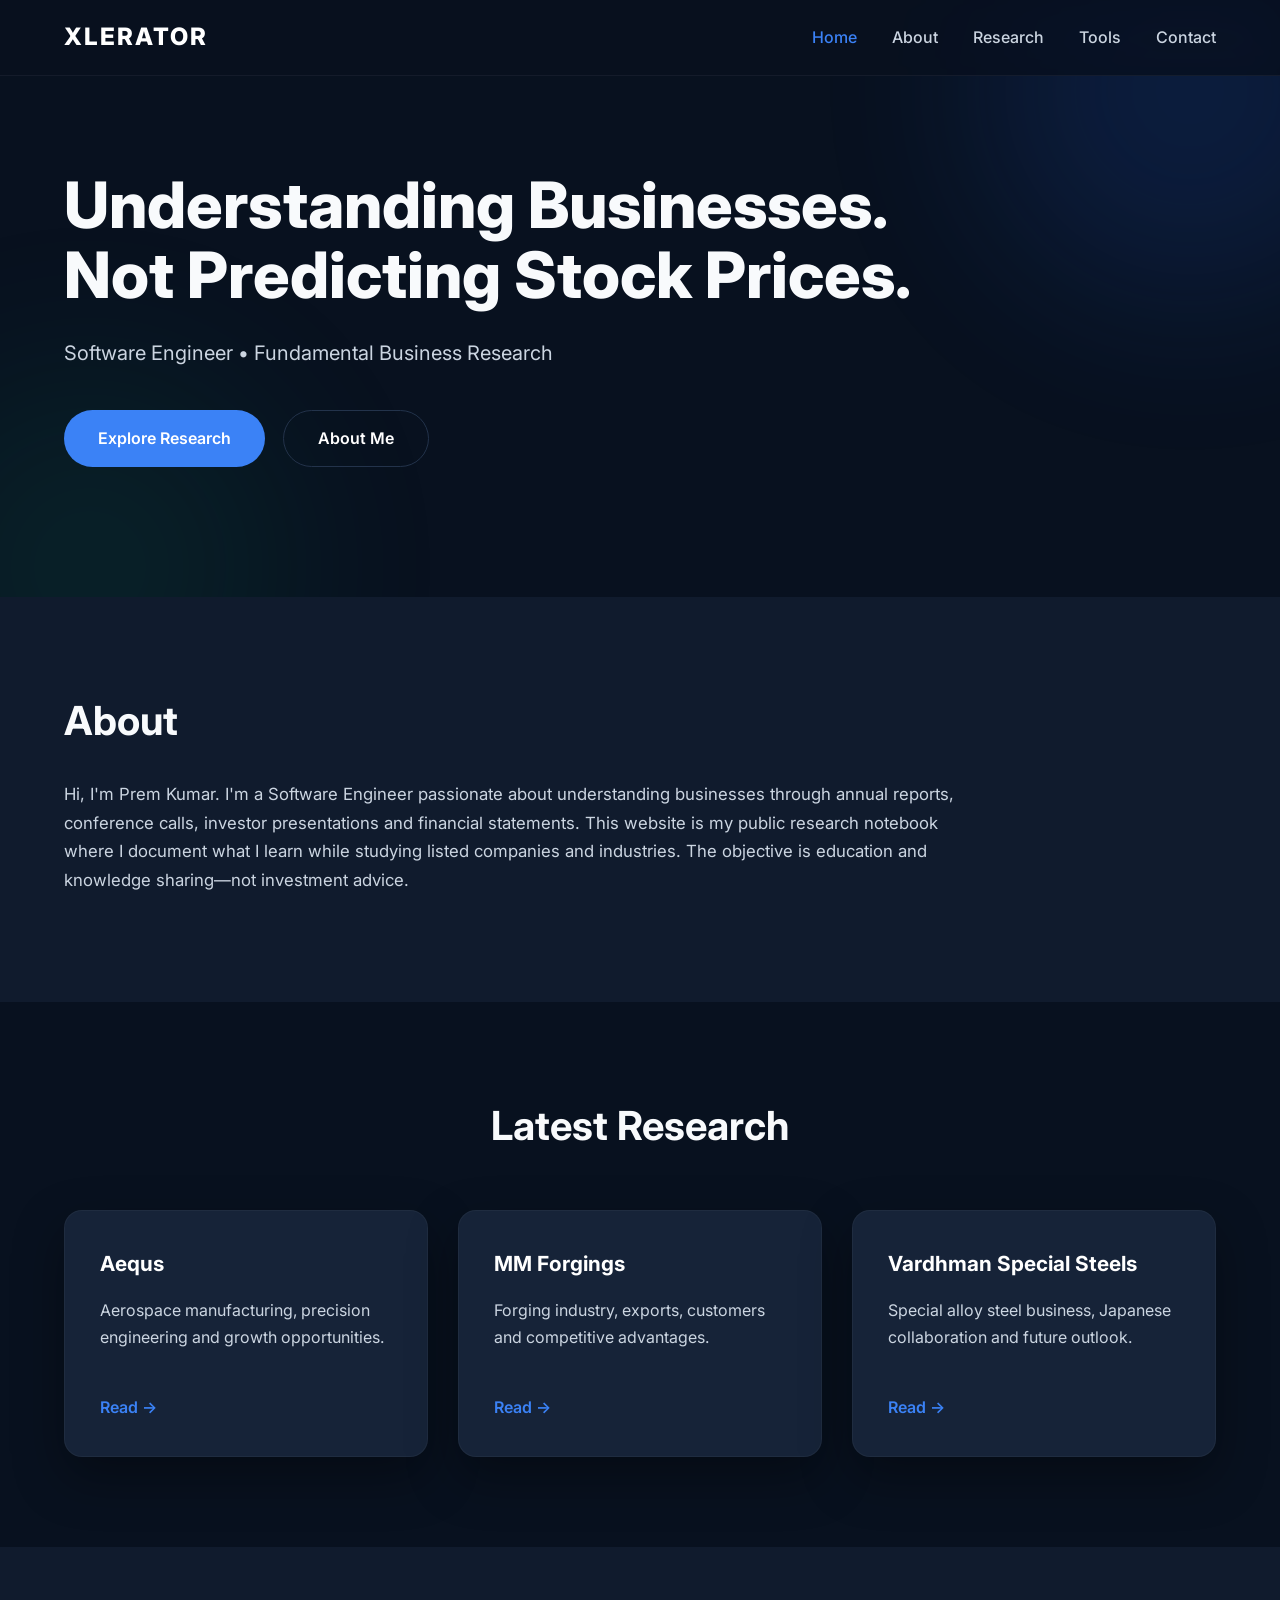
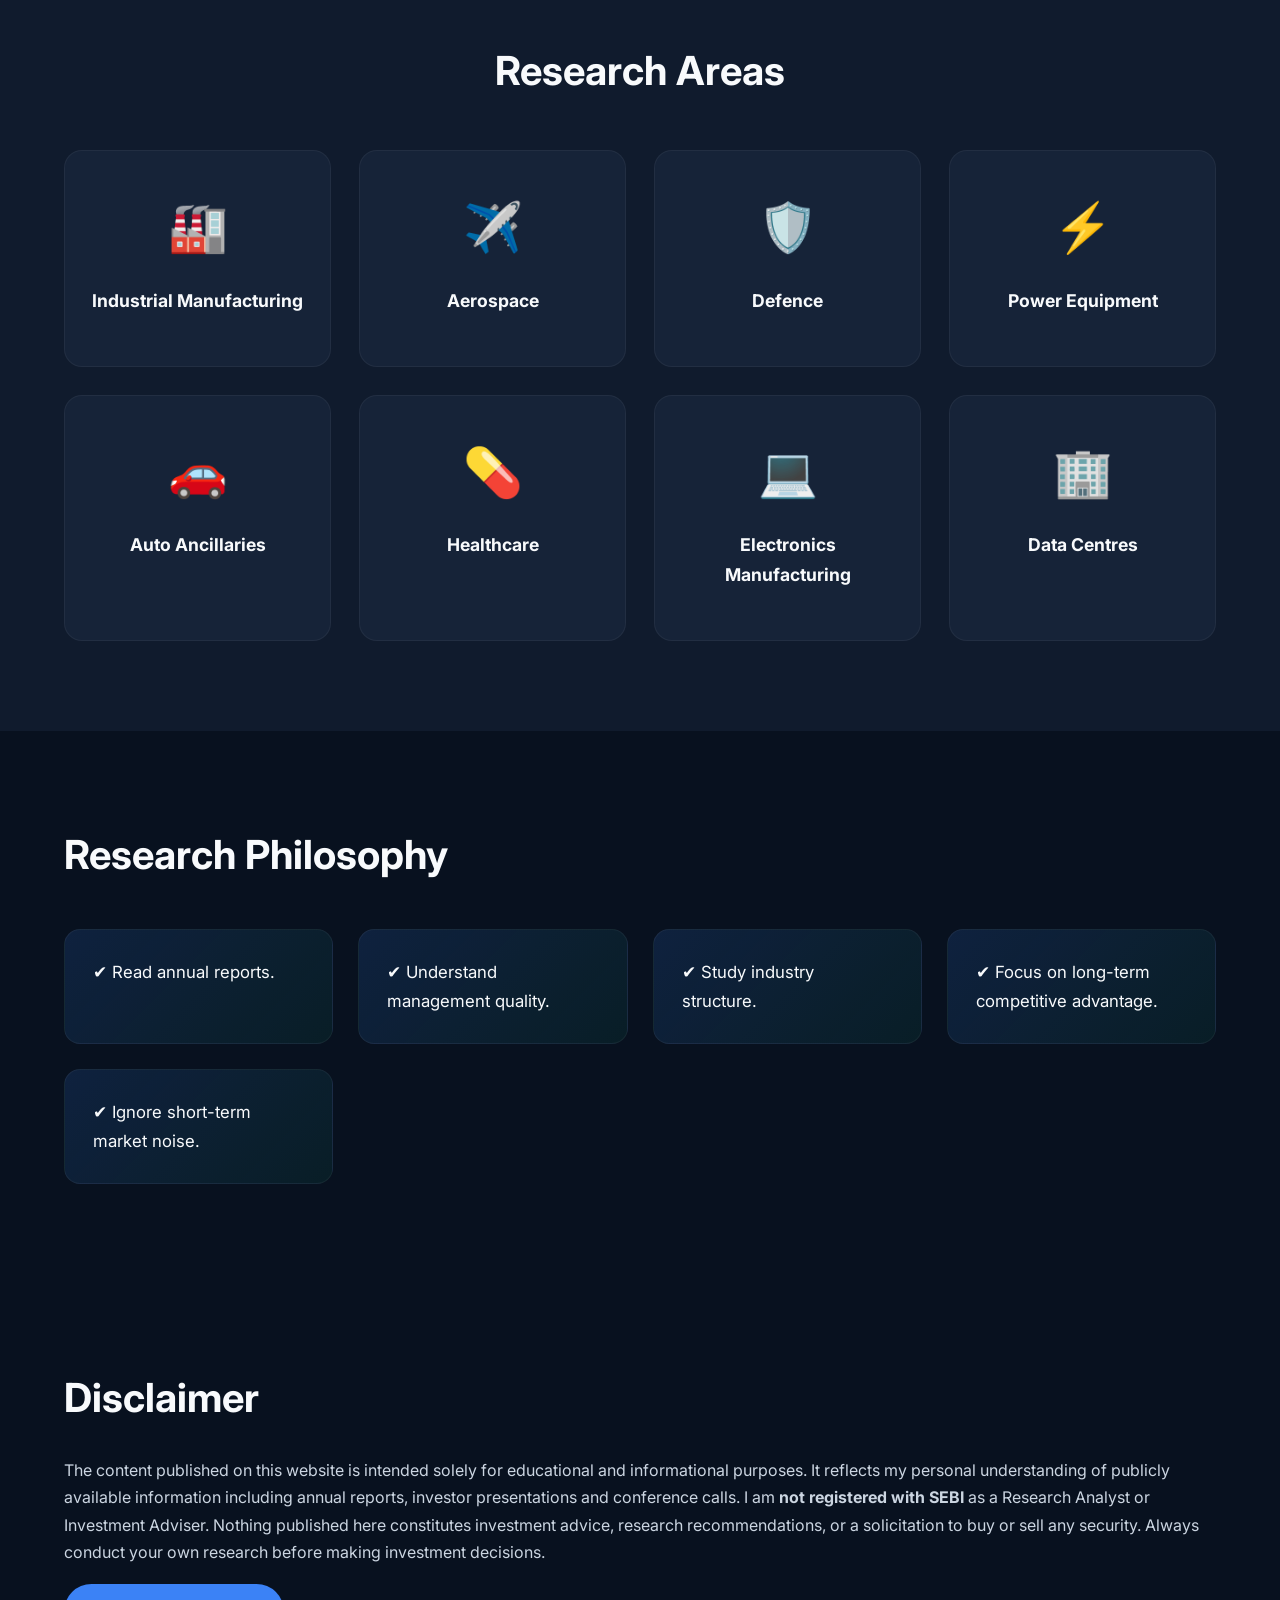
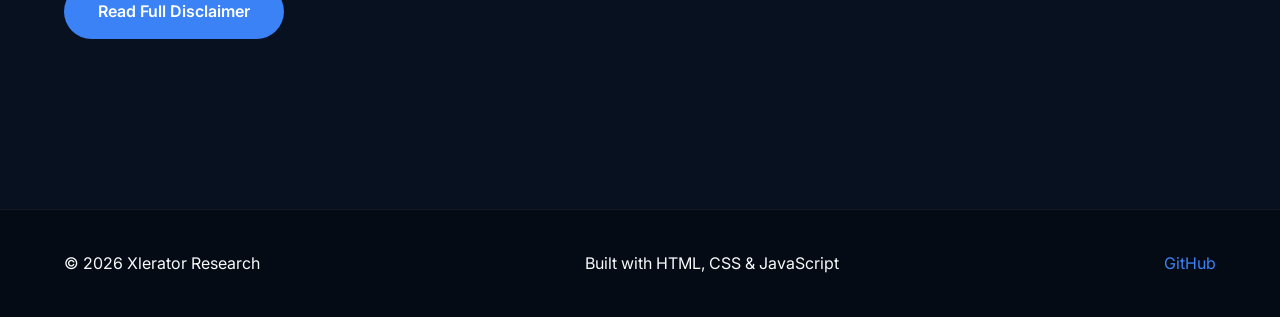
==== index.html @ c27e5cee "Add files via upload Initial website" ====
<!DOCTYPE html>
<html lang="en">
<head>
    <meta charset="UTF-8">
    <meta name="viewport" content="width=device-width, initial-scale=1.0">

    <title>Xlerator Research | Fundamental Business Research</title>

    <meta name="description"
        content="Software Engineer | Fundamental Business Research | Annual Reports | Concall Analysis | Industry Research">

    <meta name="keywords"
        content="fundamental analysis, annual report, investing, business research, software engineer">

    <meta name="author" content="Prem Kumar">

    <link rel="stylesheet" href="assets/css/style.css">
</head>

<body>

<header>

    <div class="container">

        <div class="logo">
            XLERATOR
        </div>

        <nav>

            <ul>

                <li><a href="index.html">Home</a></li>

                <li><a href="about.html">About</a></li>

                <li><a href="research.html">Research</a></li>

                <li><a href="tools.html">Tools</a></li>

                <li><a href="contact.html">Contact</a></li>

            </ul>

        </nav>

    </div>

</header>


<section class="hero">

<div class="container">

<h1>

Understanding Businesses.<br>

Not Predicting Stock Prices.

</h1>

<p>

Software Engineer • Fundamental Business Research

</p>

<div class="buttons">

<a href="research.html" class="btn primary">

Explore Research

</a>

<a href="about.html" class="btn secondary">

About Me

</a>

</div>

</div>

</section>


<section class="about-preview">

<div class="container">

<h2>

About

</h2>

<p>

Hi, I'm Prem Kumar.

I'm a Software Engineer passionate about understanding businesses through annual reports, conference calls, investor presentations and financial statements.

This website is my public research notebook where I document what I learn while studying listed companies and industries.

The objective is education and knowledge sharing—not investment advice.

</p>

</div>

</section>



<section class="featured">

<div class="container">

<h2>

Latest Research

</h2>


<div class="cards">


<div class="card">

<h3>

Aequs

</h3>

<p>

Aerospace manufacturing, precision engineering and growth opportunities.

</p>

<a href="research/aequs.html">

Read →

</a>

</div>



<div class="card">

<h3>

MM Forgings

</h3>

<p>

Forging industry, exports, customers and competitive advantages.

</p>

<a href="research/mm-forgings.html">

Read →

</a>

</div>



<div class="card">

<h3>

Vardhman Special Steels

</h3>

<p>

Special alloy steel business, Japanese collaboration and future outlook.

</p>

<a href="research/vardhman-special-steels.html">

Read →

</a>

</div>


</div>

</div>

</section>




<section class="sectors">

<div class="container">

<h2>

Research Areas

</h2>

<div class="sector-grid">

<div class="sector">

🏭

<h3>

Industrial Manufacturing

</h3>

</div>


<div class="sector">

✈️

<h3>

Aerospace

</h3>

</div>


<div class="sector">

🛡️

<h3>

Defence

</h3>

</div>


<div class="sector">

⚡

<h3>

Power Equipment

</h3>

</div>


<div class="sector">

🚗

<h3>

Auto Ancillaries

</h3>

</div>


<div class="sector">

💊

<h3>

Healthcare

</h3>

</div>


<div class="sector">

💻

<h3>

Electronics Manufacturing

</h3>

</div>


<div class="sector">

🏢

<h3>

Data Centres

</h3>

</div>

</div>

</div>

</section>




<section class="philosophy">

<div class="container">

<h2>

Research Philosophy

</h2>

<div class="quotes">

<div>

✔ Read annual reports.

</div>

<div>

✔ Understand management quality.

</div>

<div>

✔ Study industry structure.

</div>

<div>

✔ Focus on long-term competitive advantage.

</div>

<div>

✔ Ignore short-term market noise.

</div>

</div>

</div>

</section>




<section class="disclaimer-home">

<div class="container">

<h2>

Disclaimer

</h2>

<p>

The content published on this website is intended solely for educational and informational purposes.

It reflects my personal understanding of publicly available information including annual reports, investor presentations and conference calls.

I am <strong>not registered with SEBI</strong> as a Research Analyst or Investment Adviser.

Nothing published here constitutes investment advice, research recommendations, or a solicitation to buy or sell any security.

Always conduct your own research before making investment decisions.

</p>

<a href="disclaimer.html" class="btn primary">

Read Full Disclaimer

</a>

</div>

</section>




<footer>

<div class="container">

<div>

© 2026 Xlerator Research

</div>

<div>

Built with HTML, CSS & JavaScript

</div>

<div>

<a href="https://github.com/xlerator">

GitHub

</a>

</div>

</div>

</footer>

<script src="assets/js/app.js"></script>

</body>

</html>
---- assets/css/style.css ----
/* ============================================================
   XLERATOR RESEARCH
   Modern Dark Theme
   Part 1
============================================================ */

/* Google Font */
@import url('https://fonts.googleapis.com/css2?family=Inter:wght@300;400;500;600;700;800;900&display=swap');

/* ============================================================
ROOT
============================================================ */

:root{

--bg:#08111f;
--bg2:#101b2d;
--card:#162338;
--card-hover:#1c2c45;

--primary:#3b82f6;
--primary-dark:#2563eb;

--green:#10b981;

--text:#f8fafc;
--text-light:#cbd5e1;

--border:#23334b;

--shadow:0 20px 50px rgba(0,0,0,.35);

--radius:18px;

--transition:.35s ease;

}

/* ============================================================
RESET
============================================================ */

*{
margin:0;
padding:0;
box-sizing:border-box;
}

html{

scroll-behavior:smooth;

}

body{

font-family:"Inter",sans-serif;

background:var(--bg);

color:var(--text);

line-height:1.7;

font-size:16px;

overflow-x:hidden;

}

img{

max-width:100%;

display:block;

}

a{

text-decoration:none;

color:inherit;

}

ul{

list-style:none;

}

/* ============================================================
COMMON
============================================================ */

.container{

width:min(1200px,90%);

margin:auto;

}

section{

padding:90px 0;

}

h1{

font-size:4rem;

font-weight:800;

line-height:1.1;

margin-bottom:25px;

}

h2{

font-size:2.5rem;

margin-bottom:25px;

font-weight:700;

}

h3{

font-size:1.3rem;

margin-bottom:15px;

}

p{

color:var(--text-light);

margin-bottom:18px;

}

/* ============================================================
HEADER
============================================================ */

header{

position:fixed;

top:0;

left:0;

width:100%;

z-index:999;

background:rgba(8,17,31,.88);

backdrop-filter:blur(18px);

border-bottom:1px solid rgba(255,255,255,.05);

}

header .container{

display:flex;

justify-content:space-between;

align-items:center;

height:75px;

}

.logo{

font-size:1.5rem;

font-weight:800;

letter-spacing:2px;

color:white;

}

nav ul{

display:flex;

gap:35px;

align-items:center;

}

nav a{

font-weight:500;

color:var(--text-light);

transition:var(--transition);

}

nav a:hover{

color:white;

}

nav a.active{

color:var(--primary);

}

/* ============================================================
BUTTONS
============================================================ */

.btn{

display:inline-flex;

align-items:center;

justify-content:center;

padding:14px 34px;

border-radius:999px;

font-weight:600;

transition:var(--transition);

cursor:pointer;

}

.primary{

background:var(--primary);

color:white;

}

.primary:hover{

background:var(--primary-dark);

transform:translateY(-3px);

box-shadow:0 15px 35px rgba(37,99,235,.35);

}

.secondary{

border:1px solid var(--border);

background:transparent;

color:white;

}

.secondary:hover{

background:var(--card);

transform:translateY(-3px);

}

/* ============================================================
HERO
============================================================ */

.hero{

padding-top:170px;

padding-bottom:130px;

position:relative;

overflow:hidden;

}

.hero::before{

content:"";

position:absolute;

top:-120px;

right:-120px;

width:420px;

height:420px;

background:#2563eb;

opacity:.15;

border-radius:50%;

filter:blur(90px);

}

.hero::after{

content:"";

position:absolute;

bottom:-160px;

left:-100px;

width:380px;

height:380px;

background:#10b981;

opacity:.10;

border-radius:50%;

filter:blur(100px);

}

.hero .container{

position:relative;

z-index:2;

}

.hero p{

font-size:1.25rem;

max-width:650px;

margin-bottom:40px;

}

.buttons{

display:flex;

gap:18px;

flex-wrap:wrap;

}

/* ============================================================
ABOUT PREVIEW
============================================================ */

.about-preview{

background:var(--bg2);

}

.about-preview p{

max-width:900px;

font-size:1.05rem;

}

/* ============================================================
FEATURED RESEARCH
============================================================ */

.cards{

display:grid;

grid-template-columns:repeat(auto-fit,minmax(300px,1fr));

gap:30px;

margin-top:50px;

}

.card{

background:var(--card);

padding:35px;

border-radius:var(--radius);

border:1px solid rgba(255,255,255,.04);

transition:var(--transition);

box-shadow:var(--shadow);

}

.card:hover{

transform:translateY(-10px);

background:var(--card-hover);

}

.card h3{

color:white;

}

.card a{

display:inline-block;

margin-top:20px;

font-weight:600;

color:var(--primary);

}

.card a:hover{

text-decoration:underline;

}

/* ============================================================
PAGE HEADER
============================================================ */

.page-header{

padding-top:160px;

padding-bottom:70px;

text-align:center;

background:linear-gradient(
180deg,
rgba(59,130,246,.08),
transparent
);

}

.page-header h1{

margin-bottom:15px;

}

.page-header p{

font-size:1.15rem;

}

/* ============================================================
ABOUT PAGE
============================================================ */

.about-section{

padding:80px 0;

}

.about-section.alt{

background:var(--bg2);

}

.about-section .grid{

display:grid;

grid-template-columns:repeat(auto-fit,minmax(260px,1fr));

gap:25px;

margin-top:40px;

}

.skills{

display:grid;

grid-template-columns:repeat(auto-fit,minmax(240px,1fr));

gap:18px;

margin-top:30px;

}

.skills li{

background:var(--card);

padding:18px 20px;

border-radius:12px;

border:1px solid rgba(255,255,255,.05);

transition:var(--transition);

}

.skills li:hover{

background:var(--card-hover);

transform:translateY(-4px);

}

/* End of Part 1 */
/* ============================================================
   XLERATOR RESEARCH
   Part 2
   Research • Sectors • Footer • Contact • Utilities
============================================================ */

/* ============================================================
FEATURED RESEARCH
============================================================ */

.featured{
    background:var(--bg);
}

.featured h2{
    text-align:center;
    margin-bottom:15px;
}

.featured p.section-intro{
    max-width:700px;
    margin:0 auto 50px;
    text-align:center;
}

/* ============================================================
RESEARCH CARDS
============================================================ */

.card{

    display:flex;
    flex-direction:column;

}

.card p{

    flex:1;

}

.card a{

    margin-top:25px;

}

.card:hover h3{

    color:var(--primary);

}

/* ============================================================
SECTORS
============================================================ */

.sectors{

    background:var(--bg2);

}

.sectors h2{

    text-align:center;

    margin-bottom:45px;

}

.sector-grid{

    display:grid;

    grid-template-columns:repeat(auto-fit,minmax(220px,1fr));

    gap:28px;

}

.sector{

    background:var(--card);

    padding:35px 25px;

    border-radius:18px;

    text-align:center;

    border:1px solid rgba(255,255,255,.05);

    transition:.35s;

    cursor:pointer;

}

.sector:hover{

    transform:translateY(-8px);

    background:var(--card-hover);

}

.sector{

    font-size:3rem;

}

.sector h3{

    margin-top:18px;

    font-size:1.1rem;

}

/* ============================================================
RESEARCH PHILOSOPHY
============================================================ */

.philosophy{

    background:var(--bg);

}

.quotes{

    display:grid;

    grid-template-columns:repeat(auto-fit,minmax(250px,1fr));

    gap:25px;

    margin-top:40px;

}

.quotes div{

    background:linear-gradient(
        135deg,
        rgba(59,130,246,.15),
        rgba(16,185,129,.08)
    );

    border:1px solid rgba(255,255,255,.05);

    padding:28px;

    border-radius:16px;

    font-size:1.05rem;

    transition:.35s;

}

.quotes div:hover{

    transform:translateY(-8px);

}

/* ============================================================
ABOUT PAGE CARDS
============================================================ */

.about-section .card{

    background:var(--card);

    border-radius:16px;

    padding:28px;

    border:1px solid rgba(255,255,255,.05);

}

.about-section .card:hover{

    background:var(--card-hover);

}

/* ============================================================
TIMELINE
============================================================ */

.timeline{

    margin-top:50px;

    border-left:3px solid var(--primary);

    padding-left:35px;

}

.timeline-item{

    margin-bottom:45px;

    position:relative;

}

.timeline-item::before{

    content:"";

    position:absolute;

    left:-45px;

    top:5px;

    width:16px;

    height:16px;

    border-radius:50%;

    background:var(--primary);

}

.timeline-item h3{

    margin-bottom:8px;

}

/* ============================================================
BADGES
============================================================ */

.badges{

    display:flex;

    flex-wrap:wrap;

    gap:12px;

    margin-top:25px;

}

.badge{

    padding:10px 18px;

    border-radius:999px;

    background:rgba(59,130,246,.12);

    border:1px solid rgba(59,130,246,.30);

    color:#9dc4ff;

    font-size:.9rem;

}

/* ============================================================
TABLE
============================================================ */

table{

    width:100%;

    border-collapse:collapse;

    margin-top:35px;

}

th{

    background:var(--primary);

    color:white;

    padding:15px;

}

td{

    padding:15px;

    border-bottom:1px solid rgba(255,255,255,.06);

}

tr:nth-child(even){

    background:rgba(255,255,255,.02);

}

/* ============================================================
BLOCKQUOTE
============================================================ */

blockquote{

    border-left:4px solid var(--primary);

    padding:20px 25px;

    margin:30px 0;

    background:rgba(59,130,246,.08);

    border-radius:8px;

    color:white;

}

/* ============================================================
CODE
============================================================ */

pre{

    background:#0a1424;

    border-radius:14px;

    overflow:auto;

    padding:25px;

    margin-top:25px;

}

code{

    color:#7dd3fc;

}

/* ============================================================
CONTACT
============================================================ */

.contact-grid{

    display:grid;

    grid-template-columns:repeat(auto-fit,minmax(300px,1fr));

    gap:35px;

}

.contact-card{

    background:var(--card);

    padding:35px;

    border-radius:18px;

    transition:.35s;

}

.contact-card:hover{

    background:var(--card-hover);

    transform:translateY(-6px);

}

.contact-card h3{

    margin-bottom:20px;

}

/* ============================================================
FORM
============================================================ */

form{

    margin-top:20px;

}

input,
textarea{

    width:100%;

    margin-bottom:18px;

    padding:15px;

    border-radius:12px;

    background:#0d1828;

    border:1px solid rgba(255,255,255,.08);

    color:white;

    font-size:1rem;

}

textarea{

    min-height:180px;

    resize:vertical;

}

input:focus,
textarea:focus{

    outline:none;

    border-color:var(--primary);

}

/* ============================================================
FOOTER
============================================================ */

footer{

    margin-top:80px;

    border-top:1px solid rgba(255,255,255,.06);

    background:#050b14;

}

footer .container{

    padding:40px 0;

    display:flex;

    justify-content:space-between;

    align-items:center;

    flex-wrap:wrap;

    gap:20px;

}

footer p{

    margin:0;

    color:#94a3b8;

}

footer a{

    color:var(--primary);

}

footer a:hover{

    text-decoration:underline;

}

/* ============================================================
HELPER CLASSES
============================================================ */

.text-center{

    text-align:center;

}

.mt-2{

    margin-top:20px;

}

.mt-3{

    margin-top:30px;

}

.mt-4{

    margin-top:40px;

}

.mt-5{

    margin-top:50px;

}

.mb-2{

    margin-bottom:20px;

}

.mb-3{

    margin-bottom:30px;

}

.mb-4{

    margin-bottom:40px;

}

.shadow{

    box-shadow:var(--shadow);

}

.rounded{

    border-radius:18px;

}

.hidden{

    display:none;

}

/* ============================================================
END OF PART 2
============================================================ */
/* ============================================================
   XLERATOR RESEARCH
   Part 3
   Responsive Design • Animations • Mobile • Theme Utilities
============================================================ */


/* ============================================================
   ANIMATION VARIABLES
============================================================ */

:root{

    --ease-out:cubic-bezier(.16,1,.3,1);
    --ease-in-out:cubic-bezier(.65,0,.35,1);

}


/* ============================================================
   PAGE LOAD ANIMATION
============================================================ */

body{

    animation:pageFade .6s ease both;

}

@keyframes pageFade{

    from{
        opacity:0;
    }

    to{
        opacity:1;
    }

}


/* ============================================================
   HERO BACKGROUND EFFECT
============================================================ */

.hero{

    isolation:isolate;

}

.hero .container{

    animation:heroReveal .9s var(--ease-out) both;

}

@keyframes heroReveal{

    from{

        opacity:0;

        transform:translateY(25px);

    }

    to{

        opacity:1;

        transform:translateY(0);

    }

}


/* ============================================================
   GRADIENT TEXT
============================================================ */

.gradient-text{

    background:linear-gradient(
        90deg,
        #60a5fa,
        #34d399
    );

    -webkit-background-clip:text;

    background-clip:text;

    color:transparent;

}


/* ============================================================
   GLASS CARD
============================================================ */

.glass{

    background:rgba(255,255,255,.045);

    border:1px solid rgba(255,255,255,.08);

    backdrop-filter:blur(18px);

    -webkit-backdrop-filter:blur(18px);

}


/* ============================================================
   GLOW
============================================================ */

.glow{

    box-shadow:

        0 0 0 1px rgba(59,130,246,.08),

        0 20px 60px rgba(37,99,235,.12);

}


/* ============================================================
   IMAGE / MEDIA
============================================================ */

.media{

    overflow:hidden;

    border-radius:var(--radius);

}

.media img{

    transition:transform .6s var(--ease-out);

}

.media:hover img{

    transform:scale(1.04);

}


/* ============================================================
   RESEARCH PAGE
============================================================ */

.research-grid{

    display:grid;

    grid-template-columns:

        repeat(
            auto-fit,
            minmax(280px,1fr)
        );

    gap:28px;

    margin-top:45px;

}

.research-card{

    position:relative;

    background:var(--card);

    border:1px solid rgba(255,255,255,.05);

    border-radius:20px;

    padding:32px;

    overflow:hidden;

    transition:

        transform .35s var(--ease-out),

        border-color .35s ease,

        background .35s ease;

}

.research-card::before{

    content:"";

    position:absolute;

    top:0;

    left:0;

    width:100%;

    height:3px;

    background:linear-gradient(
        90deg,
        var(--primary),
        var(--green)
    );

    transform:scaleX(0);

    transform-origin:left;

    transition:transform .4s var(--ease-out);

}

.research-card:hover{

    transform:translateY(-8px);

    background:var(--card-hover);

    border-color:rgba(59,130,246,.25);

}

.research-card:hover::before{

    transform:scaleX(1);

}


/* ============================================================
   RESEARCH CATEGORY
============================================================ */

.category{

    display:inline-flex;

    align-items:center;

    padding:6px 12px;

    border-radius:999px;

    background:rgba(59,130,246,.12);

    border:1px solid rgba(59,130,246,.20);

    color:#93c5fd;

    font-size:.78rem;

    font-weight:600;

    margin-bottom:18px;

}

.research-card .category{

    margin-bottom:18px;

}


/* ============================================================
   RESEARCH META
============================================================ */

.research-meta{

    display:flex;

    align-items:center;

    gap:15px;

    flex-wrap:wrap;

    margin-top:22px;

    color:#94a3b8;

    font-size:.85rem;

}


/* ============================================================
   RESEARCH ARTICLE
============================================================ */

.article{

    max-width:850px;

    margin:auto;

}

.article h1{

    margin-bottom:20px;

}

.article h2{

    margin-top:55px;

    padding-top:10px;

}

.article h3{

    margin-top:35px;

}

.article p{

    font-size:1.05rem;

    line-height:1.85;

}

.article ul{

    margin:25px 0;

    padding-left:25px;

    list-style:disc;

}

.article li{

    margin-bottom:10px;

    color:var(--text-light);

}


/* ============================================================
   ARTICLE HEADER
============================================================ */

.article-header{

    max-width:900px;

    margin:0 auto 60px;

    text-align:center;

}

.article-header .category{

    margin-bottom:25px;

}

.article-header p{

    max-width:700px;

    margin:0 auto;

}


/* ============================================================
   STAT / METRIC CARDS
============================================================ */

.stats{

    display:grid;

    grid-template-columns:

        repeat(
            auto-fit,
            minmax(180px,1fr)
        );

    gap:18px;

    margin:40px 0;

}

.stat{

    background:var(--card);

    border:1px solid rgba(255,255,255,.05);

    border-radius:16px;

    padding:25px;

}

.stat-value{

    display:block;

    font-size:1.8rem;

    font-weight:800;

    color:white;

    margin-bottom:5px;

}

.stat-label{

    color:#94a3b8;

    font-size:.85rem;

}


/* ============================================================
   CHART CONTAINER
============================================================ */

.chart-container{

    width:100%;

    min-height:350px;

    padding:25px;

    margin:35px 0;

    background:var(--card);

    border-radius:18px;

    border:1px solid rgba(255,255,255,.05);

}


/* ============================================================
   TAGS
============================================================ */

.tags{

    display:flex;

    flex-wrap:wrap;

    gap:10px;

    margin-top:20px;

}

.tag{

    padding:7px 13px;

    border-radius:8px;

    background:rgba(255,255,255,.05);

    color:#cbd5e1;

    font-size:.8rem;

}


/* ============================================================
   LINK ARROW
============================================================ */

.link-arrow{

    display:inline-flex;

    align-items:center;

    gap:8px;

    color:#60a5fa;

    font-weight:600;

    transition:gap .25s ease;

}

.link-arrow:hover{

    gap:13px;

}


/* ============================================================
   SECTION INTRO
============================================================ */

.section-intro{

    max-width:720px;

    color:var(--text-light);

    line-height:1.8;

}


/* ============================================================
   DIVIDER
============================================================ */

.divider{

    height:1px;

    width:100%;

    background:rgba(255,255,255,.07);

    margin:60px 0;

}


/* ============================================================
   SCROLL REVEAL
============================================================ */

.reveal{

    opacity:0;

    transform:translateY(25px);

    transition:

        opacity .7s var(--ease-out),

        transform .7s var(--ease-out);

}

.reveal.visible{

    opacity:1;

    transform:translateY(0);

}


/* ============================================================
   NAVIGATION MOBILE BUTTON
============================================================ */

.menu-toggle{

    display:none;

    width:42px;

    height:42px;

    border-radius:10px;

    border:1px solid rgba(255,255,255,.08);

    background:rgba(255,255,255,.04);

    color:white;

    cursor:pointer;

    align-items:center;

    justify-content:center;

    flex-direction:column;

    gap:5px;

}

.menu-toggle span{

    width:19px;

    height:2px;

    background:white;

    border-radius:10px;

    transition:.3s ease;

}


/* ============================================================
   MOBILE NAVIGATION
============================================================ */

@media (max-width:768px){

    header .container{

        height:68px;

    }

    .menu-toggle{

        display:flex;

    }

    nav{

        position:absolute;

        top:68px;

        left:0;

        width:100%;

        background:rgba(8,17,31,.97);

        backdrop-filter:blur(20px);

        border-bottom:1px solid rgba(255,255,255,.06);

        max-height:0;

        overflow:hidden;

        transition:

            max-height .4s var(--ease-out);

    }

    nav.active{

        max-height:450px;

    }

    nav ul{

        flex-direction:column;

        align-items:stretch;

        gap:0;

        padding:15px 5% 25px;

    }

    nav li{

        width:100%;

    }

    nav a{

        display:block;

        padding:14px 0;

        border-bottom:1px solid rgba(255,255,255,.04);

    }

}


/* ============================================================
   MOBILE MENU ANIMATION
============================================================ */

.menu-toggle.active span:nth-child(1){

    transform:

        translateY(7px)

        rotate(45deg);

}

.menu-toggle.active span:nth-child(2){

    opacity:0;

}

.menu-toggle.active span:nth-child(3){

    transform:

        translateY(-7px)

        rotate(-45deg);

}


/* ============================================================
   RESPONSIVE — LARGE TABLET
============================================================ */

@media (max-width:1100px){

    h1{

        font-size:3.5rem;

    }

    h2{

        font-size:2.2rem;

    }

    section{

        padding:75px 0;

    }

}


/* ============================================================
   RESPONSIVE — TABLET
============================================================ */

@media (max-width:900px){

    .container{

        width:min(92%,1200px);

    }

    h1{

        font-size:3rem;

    }

    .hero{

        padding-top:145px;

        padding-bottom:100px;

    }

    .cards{

        grid-template-columns:

            repeat(
                2,
                minmax(0,1fr)
            );

    }

}


/* ============================================================
   RESPONSIVE — MOBILE
============================================================ */

@media (max-width:768px){

    body{

        font-size:15px;

    }

    section{

        padding:65px 0;

    }

    h1{

        font-size:2.45rem;

        letter-spacing:-.04em;

    }

    h2{

        font-size:2rem;

        letter-spacing:-.02em;

    }

    h3{

        font-size:1.15rem;

    }

    .hero{

        padding-top:130px;

        padding-bottom:85px;

        text-align:center;

    }

    .hero p{

        font-size:1.05rem;

        margin-left:auto;

        margin-right:auto;

    }

    .buttons{

        justify-content:center;

    }

    .btn{

        padding:13px 25px;

    }

    .cards{

        grid-template-columns:1fr;

    }

    .sector-grid{

        grid-template-columns:

            repeat(
                2,
                minmax(0,1fr)
            );

        gap:15px;

    }

    .sector{

        padding:25px 15px;

        font-size:2.3rem;

    }

    .sector h3{

        font-size:.95rem;

    }

    .quotes{

        grid-template-columns:1fr;

    }

    .stats{

        grid-template-columns:

            repeat(
                2,
                minmax(0,1fr)
            );

    }

    .stat{

        padding:20px;

    }

    .stat-value{

        font-size:1.5rem;

    }

    .article p{

        font-size:1rem;

    }

    footer .container{

        flex-direction:column;

        text-align:center;

    }

}


/* ============================================================
   RESPONSIVE — SMALL MOBILE
============================================================ */

@media (max-width:480px){

    .container{

        width:90%;

    }

    h1{

        font-size:2.15rem;

    }

    h2{

        font-size:1.75rem;

    }

    .hero{

        padding-top:115px;

    }

    .buttons{

        flex-direction:column;

        width:100%;

    }

    .buttons .btn{

        width:100%;

    }

    .sector-grid{

        grid-template-columns:1fr;

    }

    .stats{

        grid-template-columns:1fr;

    }

    .card{

        padding:25px;

    }

    .research-card{

        padding:25px;

    }

    .page-header{

        padding-top:125px;

        padding-bottom:50px;

    }

}


/* ============================================================
   VERY SMALL DEVICES
============================================================ */

@media (max-width:360px){

    h1{

        font-size:1.95rem;

    }

    h2{

        font-size:1.6rem;

    }

    .logo{

        font-size:1.25rem;

    }

}


/* ============================================================
   ACCESSIBILITY
============================================================ */

:focus-visible{

    outline:3px solid rgba(96,165,250,.7);

    outline-offset:4px;

}


/* ============================================================
   REDUCED MOTION
============================================================ */

@media (prefers-reduced-motion:reduce){

    *{

        scroll-behavior:auto !important;

        animation-duration:.01ms !important;

        animation-iteration-count:1 !important;

        transition-duration:.01ms !important;

    }

}


/* ============================================================
   SELECTION
============================================================ */

::selection{

    background:rgba(59,130,246,.35);

    color:white;

}


/* ============================================================
   SCROLLBAR
============================================================ */

::-webkit-scrollbar{

    width:9px;

}

::-webkit-scrollbar-track{

    background:#060d18;

}

::-webkit-scrollbar-thumb{

    background:#263954;

    border-radius:20px;

}

::-webkit-scrollbar-thumb:hover{

    background:#385477;

}


/* ============================================================
   END OF XLERATOR STYLE SHEET
============================================================ */
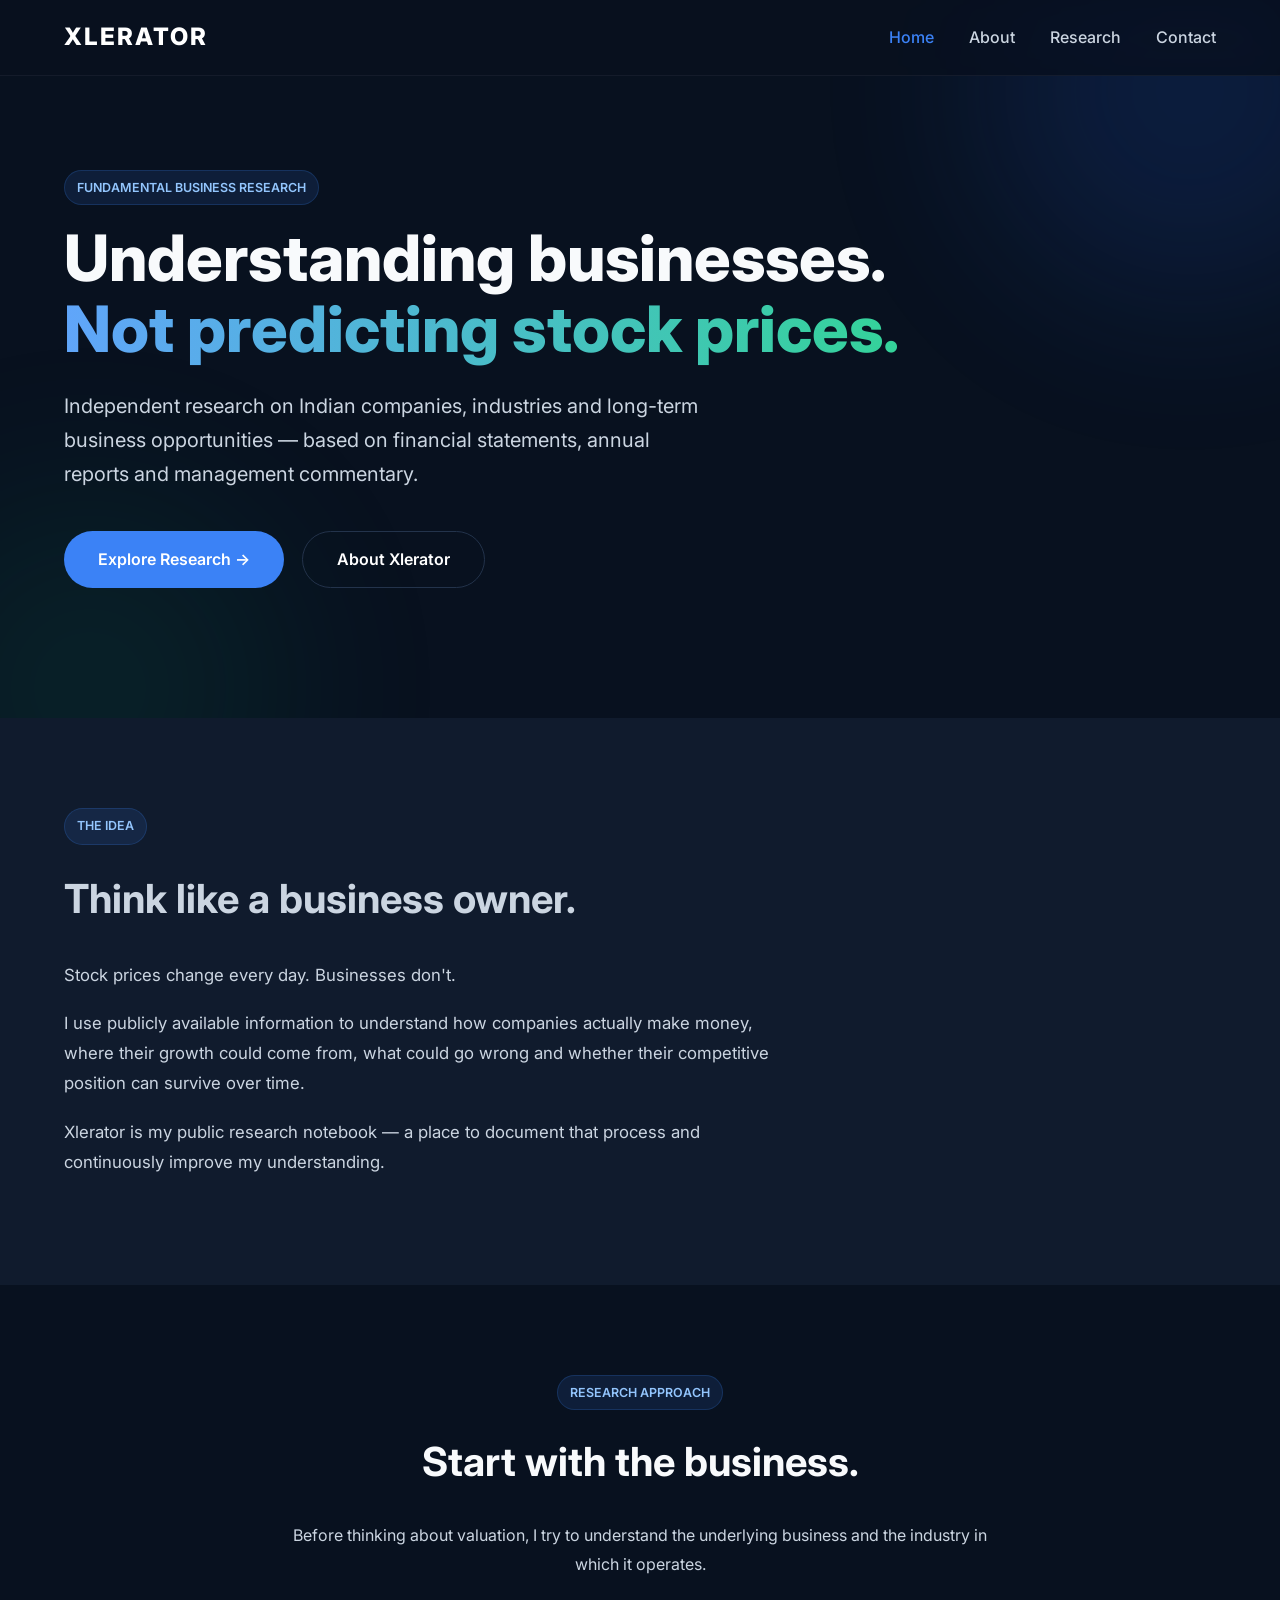
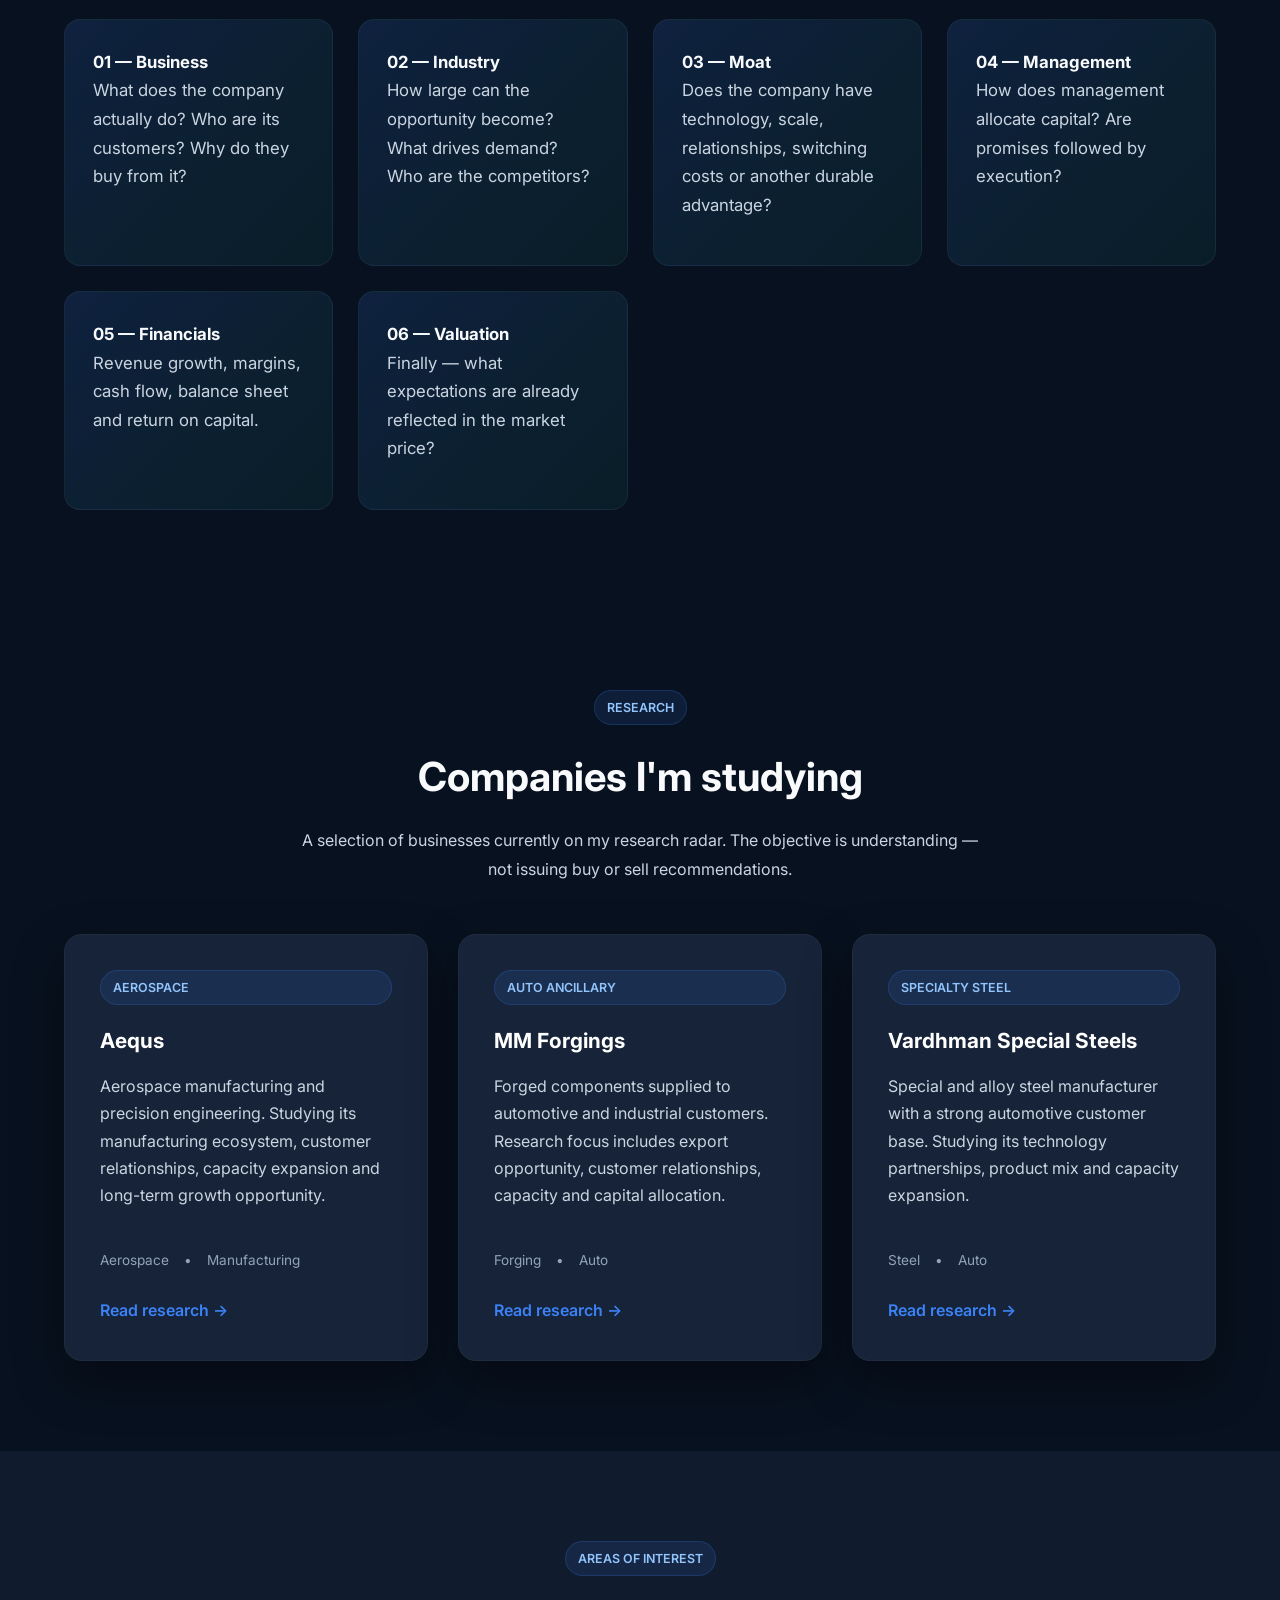
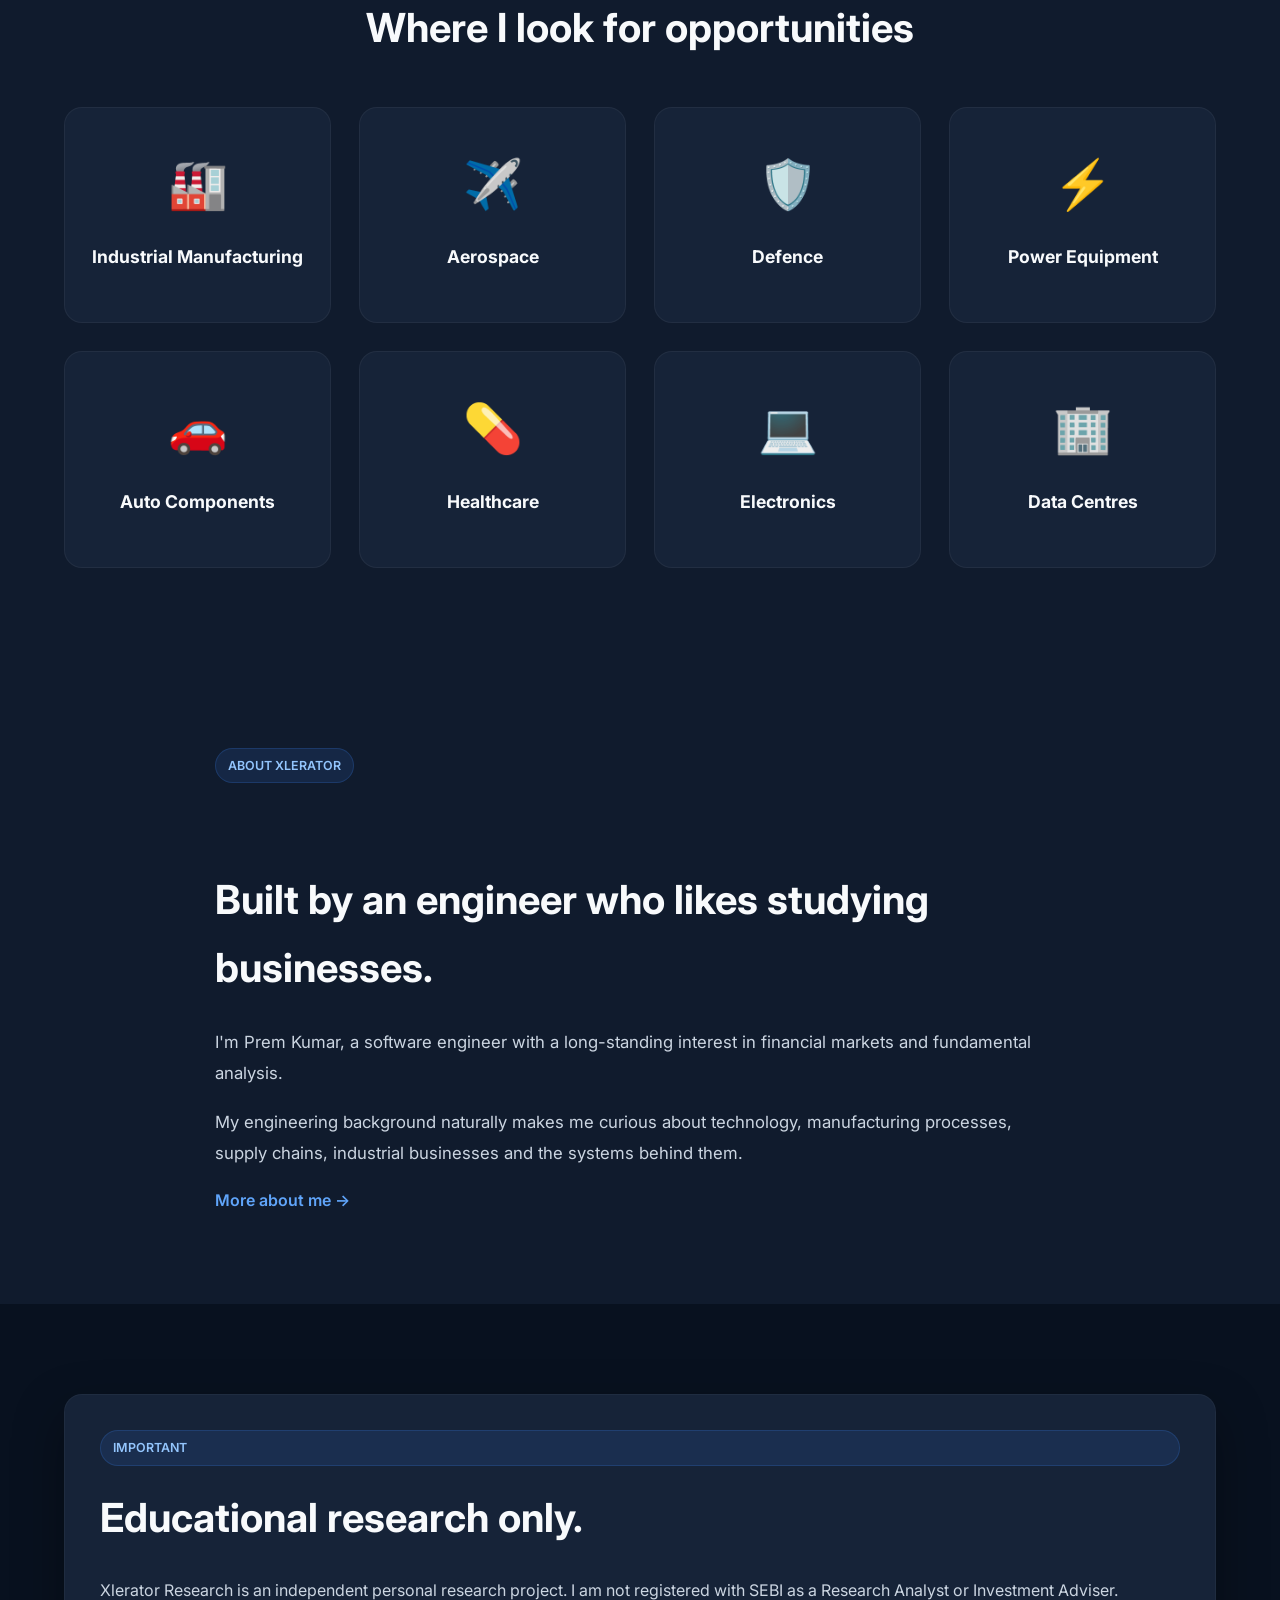
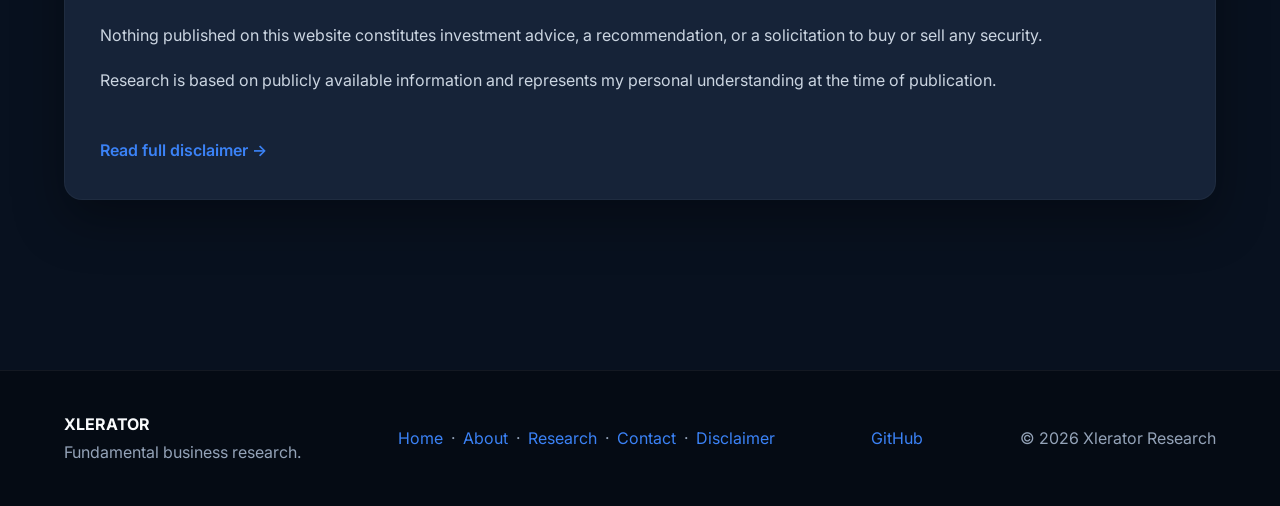
==== commit 483bad4b: "Update index.html" ====
--- a/index.html
+++ b/index.html
@@ -1,45 +1,71 @@
 <!DOCTYPE html>
 <html lang="en">
+
 <head>
+
     <meta charset="UTF-8">
+
     <meta name="viewport" content="width=device-width, initial-scale=1.0">
 
     <title>Xlerator Research | Fundamental Business Research</title>
 
     <meta name="description"
-        content="Software Engineer | Fundamental Business Research | Annual Reports | Concall Analysis | Industry Research">
-
-    <meta name="keywords"
-        content="fundamental analysis, annual report, investing, business research, software engineer">
+        content="Xlerator Research — independent fundamental research on Indian businesses, industries and long-term growth opportunities.">
 
     <meta name="author" content="Prem Kumar">
 
     <link rel="stylesheet" href="assets/css/style.css">
+
 </head>
 
+
 <body>
 
+
+<!-- =========================================================
+     NAVIGATION
+========================================================= -->
+
 <header>
 
     <div class="container">
 
         <div class="logo">
-            XLERATOR
-        </div>
+
+            <a href="index.html">
+                XLERATOR
+            </a>
+
+        </div>
+
 
         <nav>
 
             <ul>
 
-                <li><a href="index.html">Home</a></li>
-
-                <li><a href="about.html">About</a></li>
-
-                <li><a href="research.html">Research</a></li>
-
-                <li><a href="tools.html">Tools</a></li>
-
-                <li><a href="contact.html">Contact</a></li>
+                <li>
+                    <a href="index.html" class="active">
+                        Home
+                    </a>
+                </li>
+
+                <li>
+                    <a href="about.html">
+                        About
+                    </a>
+                </li>
+
+                <li>
+                    <a href="research.html">
+                        Research
+                    </a>
+                </li>
+
+                <li>
+                    <a href="contact.html">
+                        Contact
+                    </a>
+                </li>
 
             </ul>
 
@@ -50,411 +76,777 @@
 </header>
 
 
+
+<!-- =========================================================
+     HERO
+========================================================= -->
+
 <section class="hero">
 
-<div class="container">
-
-<h1>
-
-Understanding Businesses.<br>
-
-Not Predicting Stock Prices.
-
-</h1>
-
-<p>
-
-Software Engineer • Fundamental Business Research
-
-</p>
-
-<div class="buttons">
-
-<a href="research.html" class="btn primary">
-
-Explore Research
-
-</a>
-
-<a href="about.html" class="btn secondary">
-
-About Me
-
-</a>
-
-</div>
-
-</div>
+    <div class="container">
+
+        <div class="category">
+            FUNDAMENTAL BUSINESS RESEARCH
+        </div>
+
+
+        <h1>
+
+            Understanding businesses.
+
+            <br>
+
+            <span class="gradient-text">
+                Not predicting stock prices.
+            </span>
+
+        </h1>
+
+
+        <p>
+
+            Independent research on Indian companies, industries
+            and long-term business opportunities — based on
+            financial statements, annual reports and management commentary.
+
+        </p>
+
+
+        <div class="buttons">
+
+            <a href="research.html"
+               class="btn primary">
+
+                Explore Research →
+
+            </a>
+
+
+            <a href="about.html"
+               class="btn secondary">
+
+                About Xlerator
+
+            </a>
+
+        </div>
+
+    </div>
 
 </section>
 
 
+
+<!-- =========================================================
+     INTRODUCTION
+========================================================= -->
+
 <section class="about-preview">
 
-<div class="container">
-
-<h2>
-
-About
-
-</h2>
-
-<p>
-
-Hi, I'm Prem Kumar.
-
-I'm a Software Engineer passionate about understanding businesses through annual reports, conference calls, investor presentations and financial statements.
-
-This website is my public research notebook where I document what I learn while studying listed companies and industries.
-
-The objective is education and knowledge sharing—not investment advice.
-
-</p>
-
-</div>
+    <div class="container">
+
+        <div class="section-intro">
+
+            <div class="category">
+                THE IDEA
+            </div>
+
+
+            <h2>
+
+                Think like a business owner.
+
+            </h2>
+
+
+            <p>
+
+                Stock prices change every day.
+
+                Businesses don't.
+
+            </p>
+
+
+            <p>
+
+                I use publicly available information to understand
+                how companies actually make money, where their growth
+                could come from, what could go wrong and whether their
+                competitive position can survive over time.
+
+            </p>
+
+
+            <p>
+
+                Xlerator is my public research notebook — a place to
+                document that process and continuously improve my
+                understanding.
+
+            </p>
+
+        </div>
+
+    </div>
 
 </section>
 
 
 
+<!-- =========================================================
+     RESEARCH APPROACH
+========================================================= -->
+
+<section class="philosophy">
+
+    <div class="container">
+
+        <div class="text-center">
+
+            <div class="category">
+                RESEARCH APPROACH
+            </div>
+
+            <h2>
+                Start with the business.
+            </h2>
+
+            <p class="section-intro"
+               style="margin-left:auto;margin-right:auto;">
+
+                Before thinking about valuation, I try to understand
+                the underlying business and the industry in which it operates.
+
+            </p>
+
+        </div>
+
+
+        <div class="quotes">
+
+
+            <div>
+
+                <strong>01 — Business</strong>
+
+                <p>
+                    What does the company actually do?
+                    Who are its customers?
+                    Why do they buy from it?
+                </p>
+
+            </div>
+
+
+            <div>
+
+                <strong>02 — Industry</strong>
+
+                <p>
+                    How large can the opportunity become?
+                    What drives demand?
+                    Who are the competitors?
+                </p>
+
+            </div>
+
+
+            <div>
+
+                <strong>03 — Moat</strong>
+
+                <p>
+                    Does the company have technology,
+                    scale, relationships, switching costs
+                    or another durable advantage?
+                </p>
+
+            </div>
+
+
+            <div>
+
+                <strong>04 — Management</strong>
+
+                <p>
+                    How does management allocate capital?
+                    Are promises followed by execution?
+                </p>
+
+            </div>
+
+
+            <div>
+
+                <strong>05 — Financials</strong>
+
+                <p>
+                    Revenue growth, margins, cash flow,
+                    balance sheet and return on capital.
+                </p>
+
+            </div>
+
+
+            <div>
+
+                <strong>06 — Valuation</strong>
+
+                <p>
+                    Finally — what expectations are already
+                    reflected in the market price?
+                </p>
+
+            </div>
+
+
+        </div>
+
+    </div>
+
+</section>
+
+
+
+<!-- =========================================================
+     FEATURED RESEARCH
+========================================================= -->
+
 <section class="featured">
 
-<div class="container">
-
-<h2>
-
-Latest Research
-
-</h2>
-
-
-<div class="cards">
-
-
-<div class="card">
-
-<h3>
-
-Aequs
-
-</h3>
-
-<p>
-
-Aerospace manufacturing, precision engineering and growth opportunities.
-
-</p>
-
-<a href="research/aequs.html">
-
-Read →
-
-</a>
-
-</div>
-
-
-
-<div class="card">
-
-<h3>
-
-MM Forgings
-
-</h3>
-
-<p>
-
-Forging industry, exports, customers and competitive advantages.
-
-</p>
-
-<a href="research/mm-forgings.html">
-
-Read →
-
-</a>
-
-</div>
-
-
-
-<div class="card">
-
-<h3>
-
-Vardhman Special Steels
-
-</h3>
-
-<p>
-
-Special alloy steel business, Japanese collaboration and future outlook.
-
-</p>
-
-<a href="research/vardhman-special-steels.html">
-
-Read →
-
-</a>
-
-</div>
-
-
-</div>
-
-</div>
+    <div class="container">
+
+
+        <div class="text-center">
+
+            <div class="category">
+                RESEARCH
+            </div>
+
+            <h2>
+                Companies I'm studying
+            </h2>
+
+            <p class="section-intro"
+               style="margin-left:auto;margin-right:auto;">
+
+                A selection of businesses currently on my research
+                radar. The objective is understanding — not issuing
+                buy or sell recommendations.
+
+            </p>
+
+        </div>
+
+
+        <div class="cards">
+
+
+            <!-- AEQUS -->
+
+            <article class="card">
+
+                <span class="category">
+                    AEROSPACE
+                </span>
+
+
+                <h3>
+                    Aequs
+                </h3>
+
+
+                <p>
+
+                    Aerospace manufacturing and precision engineering.
+                    Studying its manufacturing ecosystem, customer
+                    relationships, capacity expansion and long-term
+                    growth opportunity.
+
+                </p>
+
+
+                <div class="research-meta">
+
+                    <span>
+                        Aerospace
+                    </span>
+
+                    <span>
+                        •
+                    </span>
+
+                    <span>
+                        Manufacturing
+                    </span>
+
+                </div>
+
+
+                <a href="research/aequs.html"
+                   class="link-arrow">
+
+                    Read research
+                    →
+                    
+                </a>
+
+            </article>
+
+
+
+            <!-- MM FORGINGS -->
+
+            <article class="card">
+
+                <span class="category">
+                    AUTO ANCILLARY
+                </span>
+
+
+                <h3>
+                    MM Forgings
+                </h3>
+
+
+                <p>
+
+                    Forged components supplied to automotive and
+                    industrial customers. Research focus includes
+                    export opportunity, customer relationships,
+                    capacity and capital allocation.
+
+                </p>
+
+
+                <div class="research-meta">
+
+                    <span>
+                        Forging
+                    </span>
+
+                    <span>
+                        •
+                    </span>
+
+                    <span>
+                        Auto
+                    </span>
+
+                </div>
+
+
+                <a href="research/mm-forgings.html"
+                   class="link-arrow">
+
+                    Read research
+                    →
+
+                </a>
+
+            </article>
+
+
+
+            <!-- VARDHMAN -->
+
+            <article class="card">
+
+                <span class="category">
+                    SPECIALTY STEEL
+                </span>
+
+
+                <h3>
+                    Vardhman Special Steels
+                </h3>
+
+
+                <p>
+
+                    Special and alloy steel manufacturer with a
+                    strong automotive customer base. Studying its
+                    technology partnerships, product mix and
+                    capacity expansion.
+
+                </p>
+
+
+                <div class="research-meta">
+
+                    <span>
+                        Steel
+                    </span>
+
+                    <span>
+                        •
+                    </span>
+
+                    <span>
+                        Auto
+                    </span>
+
+                </div>
+
+
+                <a href="research/vardhman-special-steels.html"
+                   class="link-arrow">
+
+                    Read research
+                    →
+
+                </a>
+
+            </article>
+
+
+        </div>
+
+    </div>
 
 </section>
 
 
 
+<!-- =========================================================
+     AREAS OF RESEARCH
+========================================================= -->
 
 <section class="sectors">
 
-<div class="container">
-
-<h2>
-
-Research Areas
-
-</h2>
-
-<div class="sector-grid">
-
-<div class="sector">
-
-🏭
-
-<h3>
-
-Industrial Manufacturing
-
-</h3>
-
-</div>
-
-
-<div class="sector">
-
-✈️
-
-<h3>
-
-Aerospace
-
-</h3>
-
-</div>
-
-
-<div class="sector">
-
-🛡️
-
-<h3>
-
-Defence
-
-</h3>
-
-</div>
-
-
-<div class="sector">
-
-⚡
-
-<h3>
-
-Power Equipment
-
-</h3>
-
-</div>
-
-
-<div class="sector">
-
-🚗
-
-<h3>
-
-Auto Ancillaries
-
-</h3>
-
-</div>
-
-
-<div class="sector">
-
-💊
-
-<h3>
-
-Healthcare
-
-</h3>
-
-</div>
-
-
-<div class="sector">
-
-💻
-
-<h3>
-
-Electronics Manufacturing
-
-</h3>
-
-</div>
-
-
-<div class="sector">
-
-🏢
-
-<h3>
-
-Data Centres
-
-</h3>
-
-</div>
-
-</div>
-
-</div>
+    <div class="container">
+
+
+        <div class="text-center">
+
+            <div class="category">
+                AREAS OF INTEREST
+            </div>
+
+            <h2>
+                Where I look for opportunities
+            </h2>
+
+        </div>
+
+
+        <div class="sector-grid">
+
+
+            <div class="sector">
+
+                🏭
+
+                <h3>
+                    Industrial Manufacturing
+                </h3>
+
+            </div>
+
+
+            <div class="sector">
+
+                ✈️
+
+                <h3>
+                    Aerospace
+                </h3>
+
+            </div>
+
+
+            <div class="sector">
+
+                🛡️
+
+                <h3>
+                    Defence
+                </h3>
+
+            </div>
+
+
+            <div class="sector">
+
+                ⚡
+
+                <h3>
+                    Power Equipment
+                </h3>
+
+            </div>
+
+
+            <div class="sector">
+
+                🚗
+
+                <h3>
+                    Auto Components
+                </h3>
+
+            </div>
+
+
+            <div class="sector">
+
+                💊
+
+                <h3>
+                    Healthcare
+                </h3>
+
+            </div>
+
+
+            <div class="sector">
+
+                💻
+
+                <h3>
+                    Electronics
+                </h3>
+
+            </div>
+
+
+            <div class="sector">
+
+                🏢
+
+                <h3>
+                    Data Centres
+                </h3>
+
+            </div>
+
+
+        </div>
+
+    </div>
 
 </section>
 
 
 
-
-<section class="philosophy">
-
-<div class="container">
-
-<h2>
-
-Research Philosophy
-
-</h2>
-
-<div class="quotes">
-
-<div>
-
-✔ Read annual reports.
-
-</div>
-
-<div>
-
-✔ Understand management quality.
-
-</div>
-
-<div>
-
-✔ Study industry structure.
-
-</div>
-
-<div>
-
-✔ Focus on long-term competitive advantage.
-
-</div>
-
-<div>
-
-✔ Ignore short-term market noise.
-
-</div>
-
-</div>
-
-</div>
+<!-- =========================================================
+     ABOUT / PERSONAL
+========================================================= -->
+
+<section class="about-preview">
+
+    <div class="container">
+
+        <div class="article">
+
+
+            <div class="category">
+                ABOUT XLERATOR
+            </div>
+
+
+            <h2>
+                Built by an engineer who likes studying businesses.
+            </h2>
+
+
+            <p>
+
+                I'm Prem Kumar, a software engineer with a long-standing
+                interest in financial markets and fundamental analysis.
+
+            </p>
+
+
+            <p>
+
+                My engineering background naturally makes me curious
+                about technology, manufacturing processes, supply chains,
+                industrial businesses and the systems behind them.
+
+            </p>
+
+
+            <a href="about.html"
+               class="link-arrow">
+
+                More about me
+                →
+
+            </a>
+
+        </div>
+
+    </div>
 
 </section>
 
 
 
+<!-- =========================================================
+     DISCLAIMER
+========================================================= -->
 
 <section class="disclaimer-home">
 
-<div class="container">
-
-<h2>
-
-Disclaimer
-
-</h2>
-
-<p>
-
-The content published on this website is intended solely for educational and informational purposes.
-
-It reflects my personal understanding of publicly available information including annual reports, investor presentations and conference calls.
-
-I am <strong>not registered with SEBI</strong> as a Research Analyst or Investment Adviser.
-
-Nothing published here constitutes investment advice, research recommendations, or a solicitation to buy or sell any security.
-
-Always conduct your own research before making investment decisions.
-
-</p>
-
-<a href="disclaimer.html" class="btn primary">
-
-Read Full Disclaimer
-
-</a>
-
-</div>
+    <div class="container">
+
+
+        <div class="card">
+
+
+            <div class="category">
+                IMPORTANT
+            </div>
+
+
+            <h2>
+                Educational research only.
+            </h2>
+
+
+            <p>
+
+                Xlerator Research is an independent personal research
+                project. I am not registered with SEBI as a Research
+                Analyst or Investment Adviser.
+
+            </p>
+
+
+            <p>
+
+                Nothing published on this website constitutes investment
+                advice, a recommendation, or a solicitation to buy or
+                sell any security.
+
+            </p>
+
+
+            <p>
+
+                Research is based on publicly available information and
+                represents my personal understanding at the time of
+                publication.
+
+            </p>
+
+
+            <a href="disclaimer.html"
+               class="link-arrow">
+
+                Read full disclaimer
+                →
+
+            </a>
+
+
+        </div>
+
+    </div>
 
 </section>
 
 
 
+<!-- =========================================================
+     FOOTER
+========================================================= -->
 
 <footer>
 
-<div class="container">
-
-<div>
-
-© 2026 Xlerator Research
-
-</div>
-
-<div>
-
-Built with HTML, CSS & JavaScript
-
-</div>
-
-<div>
-
-<a href="https://github.com/xlerator">
-
-GitHub
-
-</a>
-
-</div>
-
-</div>
+    <div class="container">
+
+
+        <div>
+
+            <strong>
+                XLERATOR
+            </strong>
+
+            <p>
+                Fundamental business research.
+            </p>
+
+        </div>
+
+
+        <div>
+
+            <p>
+
+                <a href="index.html">
+                    Home
+                </a>
+
+                &nbsp;·&nbsp;
+
+                <a href="about.html">
+                    About
+                </a>
+
+                &nbsp;·&nbsp;
+
+                <a href="research.html">
+                    Research
+                </a>
+
+                &nbsp;·&nbsp;
+
+                <a href="contact.html">
+                    Contact
+                </a>
+
+                &nbsp;·&nbsp;
+
+                <a href="disclaimer.html">
+                    Disclaimer
+                </a>
+
+            </p>
+
+        </div>
+
+
+        <div>
+
+            <p>
+
+                <a href="https://github.com/xlerator"
+                   target="_blank"
+                   rel="noopener noreferrer">
+
+                    GitHub
+
+                </a>
+
+            </p>
+
+        </div>
+
+
+        <div>
+
+            <p>
+
+                © <span data-current-year>2026</span>
+                Xlerator Research
+
+            </p>
+
+        </div>
+
+
+    </div>
 
 </footer>
 
+
+
 <script src="assets/js/app.js"></script>
 
+
 </body>
 
-</html>+</html>
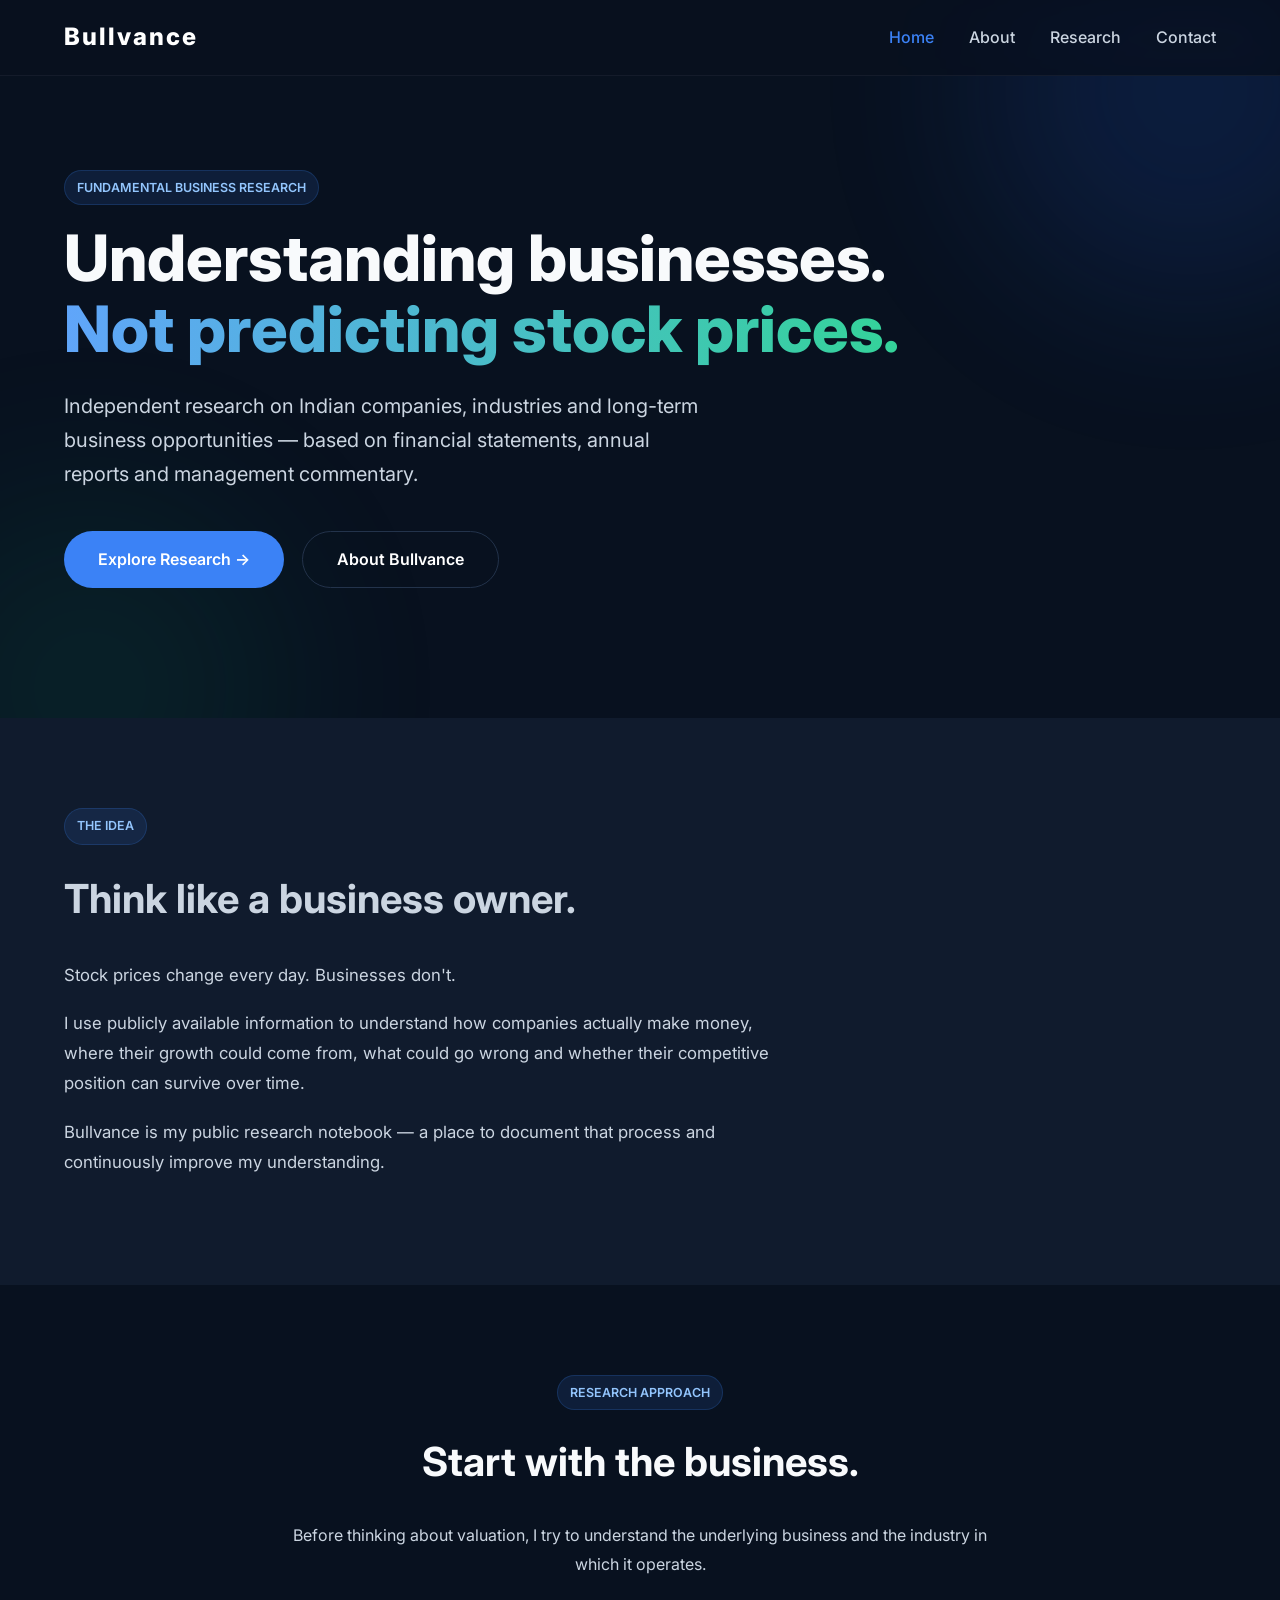
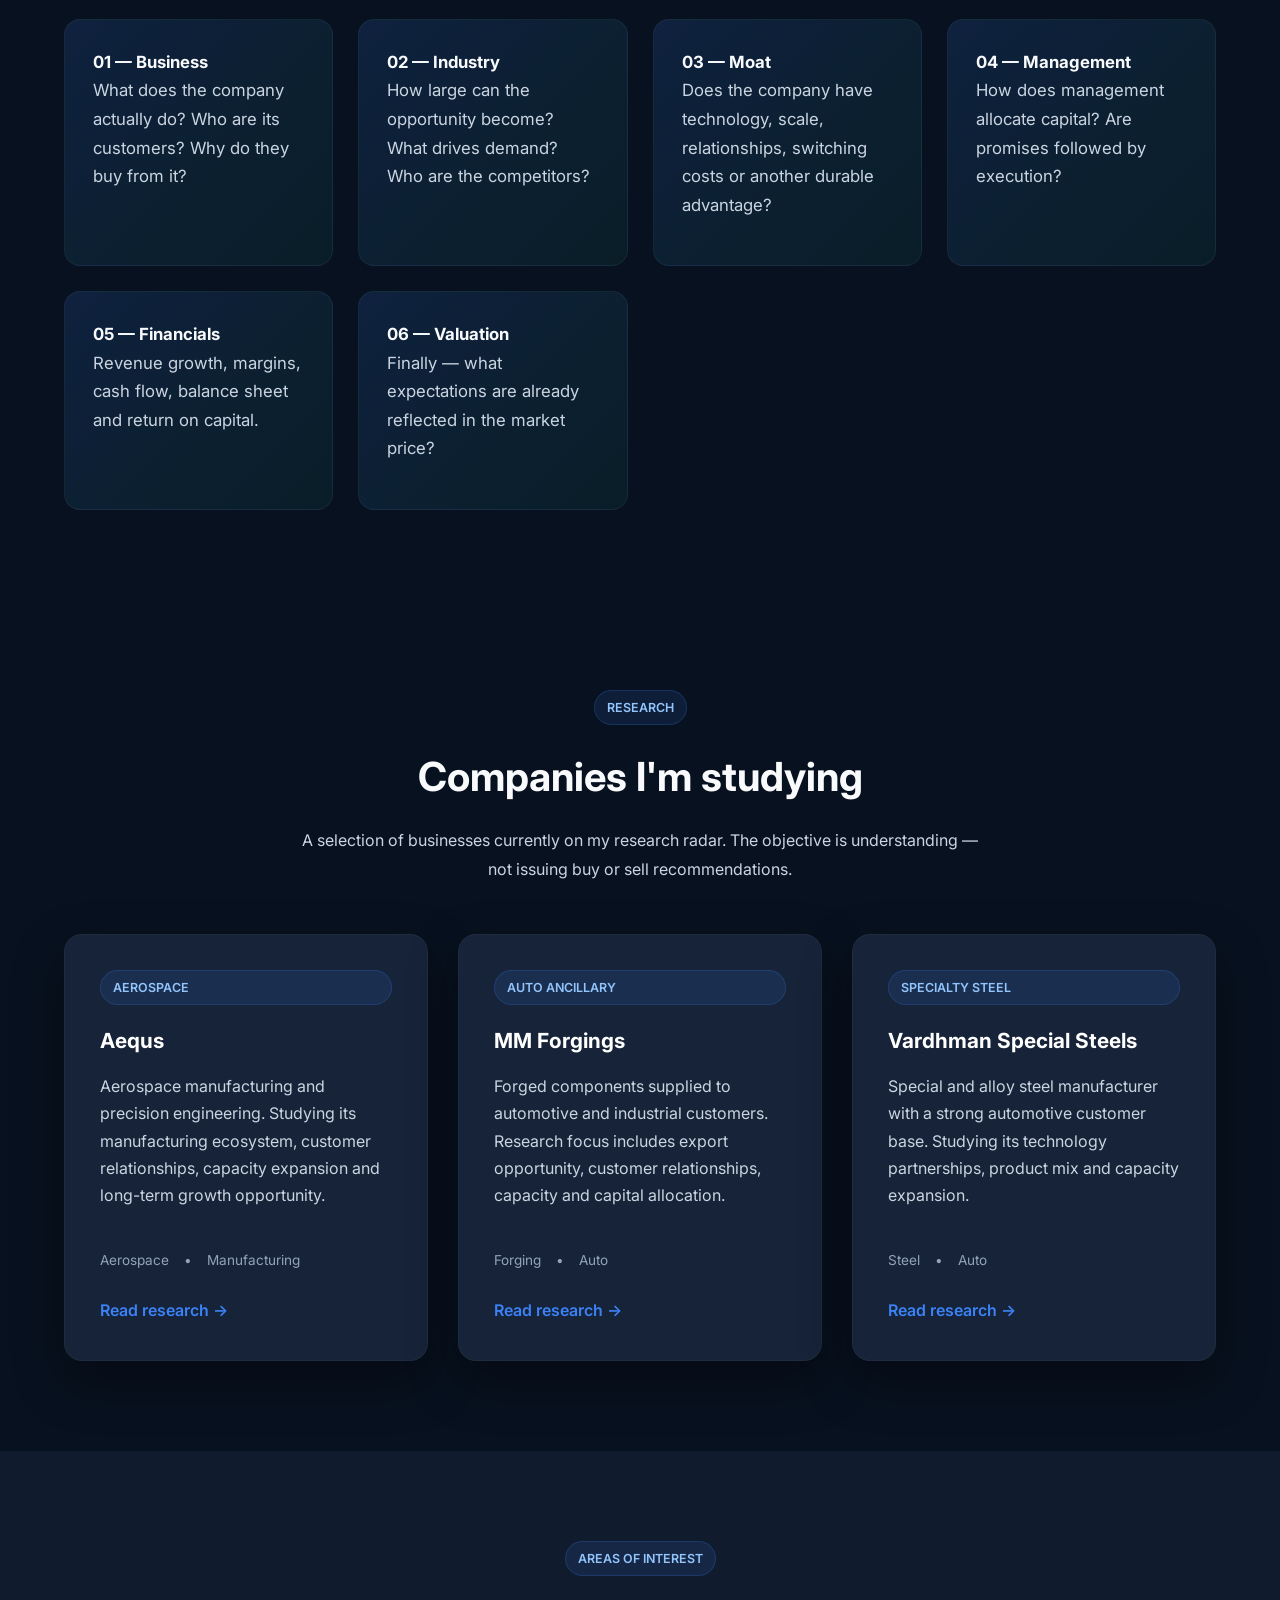
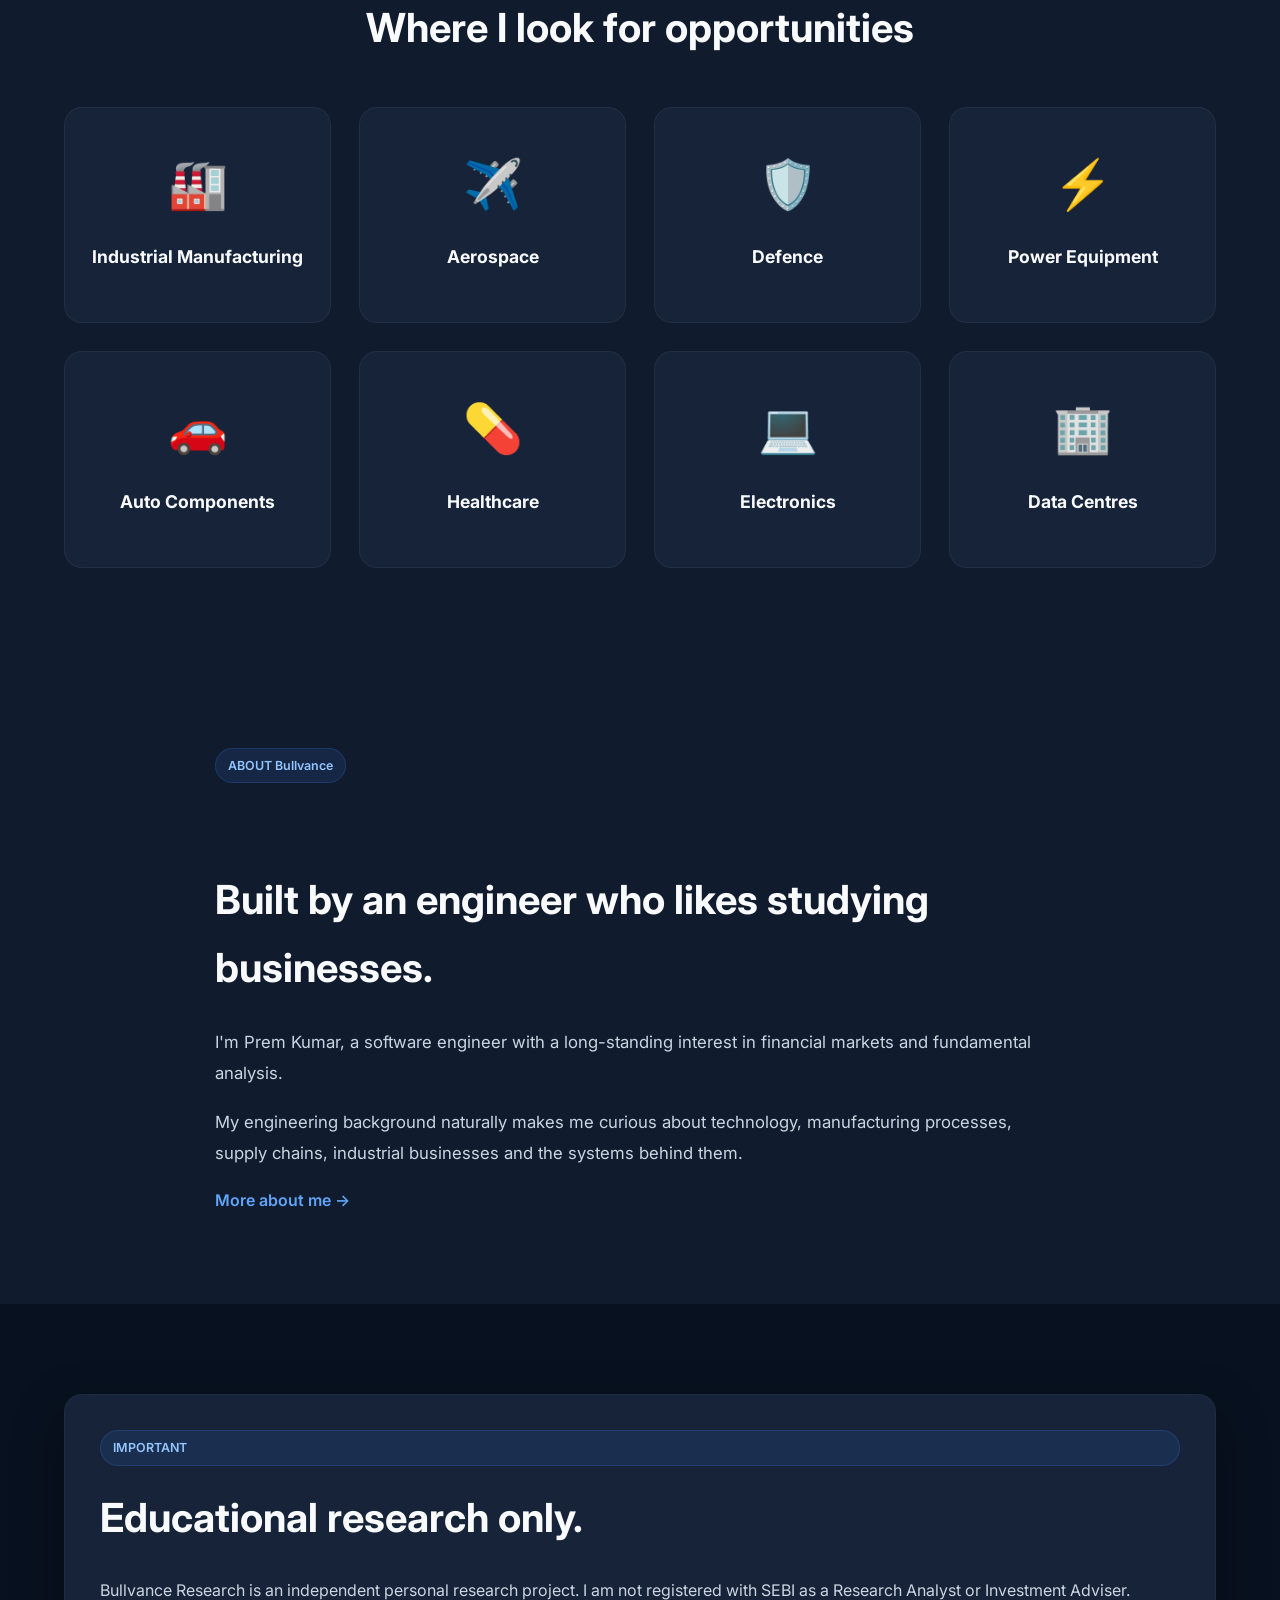
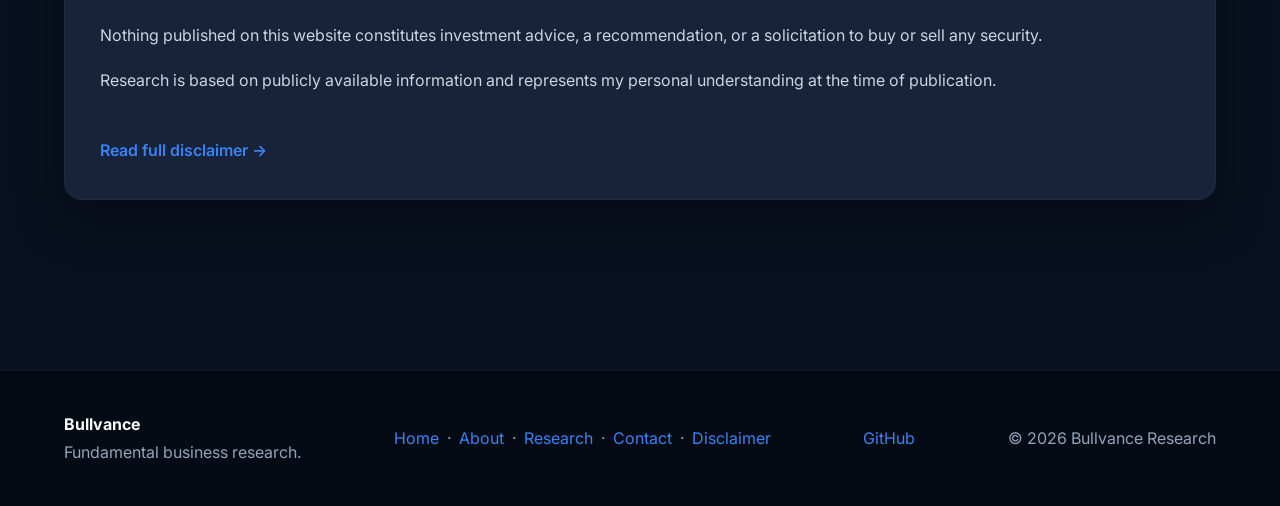
==== commit 163962c7: "Update index.html" ====
--- a/index.html
+++ b/index.html
@@ -7,10 +7,10 @@
 
     <meta name="viewport" content="width=device-width, initial-scale=1.0">
 
-    <title>Xlerator Research | Fundamental Business Research</title>
+    <title>Bullvance | Fundamental Business Research</title>
 
     <meta name="description"
-        content="Xlerator Research — independent fundamental research on Indian businesses, industries and long-term growth opportunities.">
+        content="Bullvance Research — independent fundamental research on Indian businesses, industries and long-term growth opportunities.">
 
     <meta name="author" content="Prem Kumar">
 
@@ -33,7 +33,7 @@
         <div class="logo">
 
             <a href="index.html">
-                XLERATOR
+                Bullvance
             </a>
 
         </div>
@@ -125,7 +125,7 @@
             <a href="about.html"
                class="btn secondary">
 
-                About Xlerator
+                About Bullvance
 
             </a>
 
@@ -180,7 +180,7 @@
 
             <p>
 
-                Xlerator is my public research notebook — a place to
+                Bullvance is my public research notebook — a place to
                 document that process and continuously improve my
                 understanding.
 
@@ -642,7 +642,7 @@
 
 
             <div class="category">
-                ABOUT XLERATOR
+                ABOUT Bullvance
             </div>
 
 
@@ -708,7 +708,7 @@
 
             <p>
 
-                Xlerator Research is an independent personal research
+                Bullvance Research is an independent personal research
                 project. I am not registered with SEBI as a Research
                 Analyst or Investment Adviser.
 
@@ -762,7 +762,7 @@
         <div>
 
             <strong>
-                XLERATOR
+                Bullvance
             </strong>
 
             <p>
@@ -831,7 +831,7 @@
             <p>
 
                 © <span data-current-year>2026</span>
-                Xlerator Research
+                Bullvance Research
 
             </p>
 
--- a/assets/css/style.css
+++ b/assets/css/style.css
@@ -1710,160 +1710,233 @@
 
 
 /* ============================================================
-   NAVIGATION MOBILE BUTTON
-============================================================ */
-
-.menu-toggle{
-
-    display:none;
-
-    width:42px;
-
-    height:42px;
-
-    border-radius:10px;
-
-    border:1px solid rgba(255,255,255,.08);
-
-    background:rgba(255,255,255,.04);
-
-    color:white;
-
-    cursor:pointer;
-
-    align-items:center;
-
-    justify-content:center;
-
-    flex-direction:column;
-
-    gap:5px;
-
-}
-
-.menu-toggle span{
-
-    width:19px;
-
-    height:2px;
-
-    background:white;
-
-    border-radius:10px;
-
-    transition:.3s ease;
-
-}
-
-
-/* ============================================================
    MOBILE NAVIGATION
 ============================================================ */
 
-@media (max-width:768px){
-
-    header .container{
-
-        height:68px;
-
-    }
-
-    .menu-toggle{
-
-        display:flex;
-
-    }
-
-    nav{
-
-        position:absolute;
-
-        top:68px;
-
-        left:0;
-
-        width:100%;
-
-        background:rgba(8,17,31,.97);
-
-        backdrop-filter:blur(20px);
-
-        border-bottom:1px solid rgba(255,255,255,.06);
-
-        max-height:0;
-
-        overflow:hidden;
+header .container {
+    position: relative;
+}
+
+.menu-toggle {
+
+    display: none;
+
+    width: 42px;
+    height: 42px;
+
+    padding: 0;
+
+    border: 1px solid rgba(255,255,255,.10);
+
+    border-radius: 10px;
+
+    background: rgba(255,255,255,.04);
+
+    cursor: pointer;
+
+    align-items: center;
+    justify-content: center;
+
+    flex-direction: column;
+
+    gap: 5px;
+
+    flex-shrink: 0;
+
+}
+
+.menu-toggle span {
+
+    display: block;
+
+    width: 20px;
+    height: 2px;
+
+    background: #ffffff;
+
+    border-radius: 10px;
+
+    transition:
+        transform .3s ease,
+        opacity .2s ease;
+
+}
+
+
+/* ============================================================
+   MOBILE MENU
+============================================================ */
+
+@media (max-width: 768px) {
+
+    header .container {
+
+        height: 68px;
+
+    }
+
+    .menu-toggle {
+
+        display: flex;
+
+    }
+
+    nav {
+
+        position: absolute;
+
+        top: 68px;
+        left: 0;
+        right: 0;
+
+        width: 100%;
+
+        background: rgba(8,17,31,.98);
+
+        backdrop-filter: blur(20px);
+        -webkit-backdrop-filter: blur(20px);
+
+        border-bottom: 1px solid rgba(255,255,255,.08);
+
+        box-shadow: 0 20px 40px rgba(0,0,0,.25);
+
+        max-height: 0;
+
+        overflow: hidden;
+
+        opacity: 0;
+
+        visibility: hidden;
+
+        transform: translateY(-8px);
 
         transition:
-
-            max-height .4s var(--ease-out);
-
-    }
-
-    nav.active{
-
-        max-height:450px;
-
-    }
-
-    nav ul{
-
-        flex-direction:column;
-
-        align-items:stretch;
-
-        gap:0;
-
-        padding:15px 5% 25px;
-
-    }
-
-    nav li{
-
-        width:100%;
-
-    }
-
-    nav a{
-
-        display:block;
-
-        padding:14px 0;
-
-        border-bottom:1px solid rgba(255,255,255,.04);
-
-    }
-
-}
-
-
-/* ============================================================
-   MOBILE MENU ANIMATION
-============================================================ */
-
-.menu-toggle.active span:nth-child(1){
-
-    transform:
-
-        translateY(7px)
-
-        rotate(45deg);
-
-}
-
-.menu-toggle.active span:nth-child(2){
-
-    opacity:0;
-
-}
-
-.menu-toggle.active span:nth-child(3){
-
-    transform:
-
-        translateY(-7px)
-
-        rotate(-45deg);
+            max-height .35s ease,
+            opacity .25s ease,
+            transform .25s ease,
+            visibility .25s ease;
+
+    }
+
+
+    nav.active {
+
+        max-height: 420px;
+
+        opacity: 1;
+
+        visibility: visible;
+
+        transform: translateY(0);
+
+    }
+
+
+    nav ul {
+
+        display: flex;
+
+        flex-direction: column;
+
+        align-items: stretch;
+
+        gap: 0;
+
+        width: 100%;
+
+        padding: 10px 5% 20px;
+
+    }
+
+
+    nav li {
+
+        width: 100%;
+
+    }
+
+
+    nav a {
+
+        display: block;
+
+        width: 100%;
+
+        padding: 15px 5px;
+
+        color: #cbd5e1;
+
+        border-bottom: 1px solid rgba(255,255,255,.05);
+
+    }
+
+
+    nav li:last-child a {
+
+        border-bottom: none;
+
+    }
+
+
+    nav a:hover {
+
+        color: #ffffff;
+
+        padding-left: 10px;
+
+    }
+
+
+    nav a.active {
+
+        color: #60a5fa;
+
+    }
+
+}
+
+
+/* ============================================================
+   HAMBURGER → X
+============================================================ */
+
+.menu-toggle.active span:nth-child(1) {
+
+    transform: translateY(7px) rotate(45deg);
+
+}
+
+.menu-toggle.active span:nth-child(2) {
+
+    opacity: 0;
+
+}
+
+.menu-toggle.active span:nth-child(3) {
+
+    transform: translateY(-7px) rotate(-45deg);
+
+}
+
+
+/* ============================================================
+   SMALL MOBILE
+============================================================ */
+
+@media (max-width: 480px) {
+
+    nav ul {
+
+        padding-left: 5%;
+        padding-right: 5%;
+
+    }
+
+    nav a {
+
+        padding: 14px 5px;
+
+    }
 
 }
 
@@ -2272,4 +2345,4 @@
 
 /* ============================================================
    END OF XLERATOR STYLE SHEET
-============================================================ */+============================================================ */
